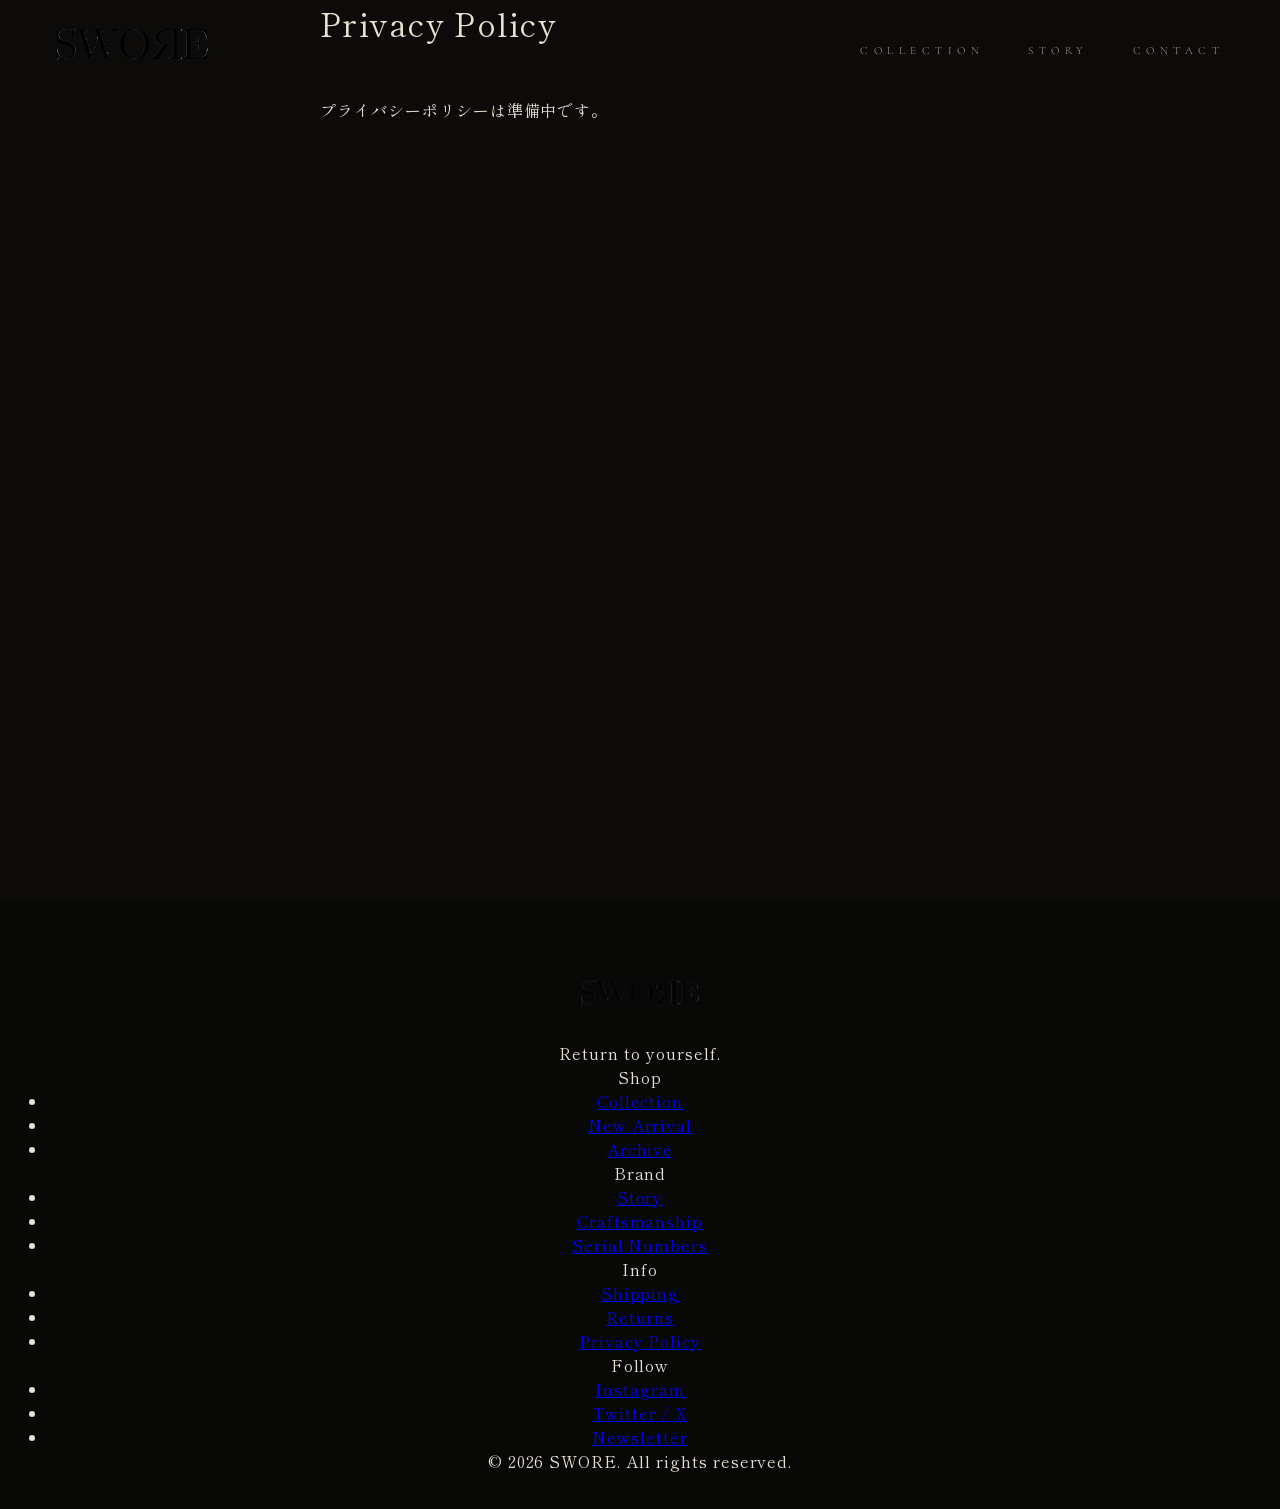
==== privacy.html @ d51d249f "Initial release: SWORE luxury sweat brand landing page Co-Authored-By: Claude Sonnet 4.6 <noreply@an" ====
<!DOCTYPE html>
<html lang="ja">
<head>
  <meta charset="UTF-8">
  <meta name="viewport" content="width=device-width, initial-scale=1.0">
  <title>Privacy Policy — SWORE</title>
  <link rel="preconnect" href="https://fonts.googleapis.com">
  <link rel="preconnect" href="https://fonts.gstatic.com" crossorigin>
  <link href="https://fonts.googleapis.com/css2?family=Cormorant+Garamond:ital,wght@0,300;0,400;0,600;1,300;1,400&family=Shippori+Mincho:wght@400;500&display=swap" rel="stylesheet">
  <link rel="stylesheet" href="assets/css/style.css">
  <style>
    .privacy-page {
      background: var(--light);
      color: var(--text-dark);
      min-height: 100svh;
      padding: calc(var(--nav-h) + 80px) 48px 120px;
    }
    .privacy-inner {
      max-width: 640px;
      margin: 0 auto;
    }
    .privacy-inner h1 {
      font-family: var(--font-serif);
      font-size: 2rem;
      font-weight: 300;
      letter-spacing: 0.04em;
      margin-bottom: 48px;
    }
    .privacy-inner p {
      font-family: var(--font-jp);
      font-size: 1rem;
      line-height: 2;
      color: var(--muted-light);
    }
  </style>
</head>
<body>

  <!-- Navigation -->
  <nav class="nav scrolled" id="nav">
    <a href="index.html" class="nav-logo">
      <img src="assets/images/logo.png" alt="SWORE" class="nav-logo-img logo-invert">
    </a>
    <ul class="nav-links">
      <li><a href="index.html#collection">Collection</a></li>
      <li><a href="index.html#story">Story</a></li>
      <li><a href="index.html#footer">Contact</a></li>
    </ul>
  </nav>

  <div class="privacy-page">
    <div class="privacy-inner">
      <h1>Privacy Policy</h1>
      <p>プライバシーポリシーは準備中です。</p>
    </div>
  </div>

  <!-- Footer -->
  <footer class="footer" id="footer">
    <div class="footer-top">
      <img src="assets/images/logo.png" alt="SWORE" class="footer-logo logo-invert">
      <p class="footer-tagline">Return to yourself.</p>
    </div>
    <div class="footer-grid">
      <div class="footer-col">
        <p class="footer-heading">Shop</p>
        <ul>
          <li><a href="index.html#collection">Collection</a></li>
          <li><a href="index.html#collection">New Arrival</a></li>
          <li><a href="#">Archive</a></li>
        </ul>
      </div>
      <div class="footer-col">
        <p class="footer-heading">Brand</p>
        <ul>
          <li><a href="index.html#story">Story</a></li>
          <li><a href="#">Craftsmanship</a></li>
          <li><a href="#">Serial Numbers</a></li>
        </ul>
      </div>
      <div class="footer-col">
        <p class="footer-heading">Info</p>
        <ul>
          <li><a href="#">Shipping</a></li>
          <li><a href="#">Returns</a></li>
          <li><a href="privacy.html">Privacy Policy</a></li>
        </ul>
      </div>
      <div class="footer-col">
        <p class="footer-heading">Follow</p>
        <ul>
          <li><a href="#">Instagram</a></li>
          <li><a href="#">Twitter / X</a></li>
          <li><a href="#">Newsletter</a></li>
        </ul>
      </div>
    </div>
    <div class="footer-bottom">
      <p>&copy; 2026 SWORE. All rights reserved.</p>
    </div>
  </footer>

  <script src="assets/js/main.js"></script>
</body>
</html>
---- assets/css/style.css ----
:root {
  --bg: #f5f2ed;
  --paper: #faf8f5;
  --ink: #0e0e0e;
  --ink-soft: #2a2a2a;
  --ink-mute: #888;
  --dark: #0c0b09;
  --gold: #b8a882;
}

* { margin:0; padding:0; box-sizing:border-box; }
html { scroll-behavior:smooth; }

body {
  background: var(--dark);
  color: #e8e0d0;
  font-family: 'Shippori Mincho', serif;
  font-weight: 300;
  letter-spacing: 0.06em;
  overflow-x: hidden;
}

/* ===== NAV ===== */
nav {
  position: fixed;
  top: 0; left: 0; right: 0;
  z-index: 300;
  padding: 28px 56px;
  display: flex;
  justify-content: space-between;
  align-items: center;
}
.nav-logo {
  opacity: 0;
  animation: navFade 1s ease 3.2s forwards;
}
.nav-logo img {
  height: 32px;
  filter: invert(1);
  opacity: .85;
}
.nav-links {
  list-style: none;
  display: flex;
  gap: 44px;
  opacity: 0;
  animation: navFade 1s ease 3.4s forwards;
}
.nav-links a {
  font-family: 'Cormorant Garamond', serif;
  font-size: 11px;
  letter-spacing: .5em;
  text-transform: uppercase;
  color: rgba(232,224,208,.7);
  text-decoration: none;
  transition: color .3s;
}
.nav-links a:hover { color: #e8e0d0; }
@keyframes navFade { to { opacity:1; } }

/* ===== HERO ===== */
.hero {
  height: 100vh;
  background: var(--dark);
  display: flex;
  flex-direction: column;
  align-items: center;
  justify-content: center;
  text-align: center;
  position: relative;
  overflow: hidden;
}

.hero::before {
  content: "";
  position: absolute; inset: 0;
  background:
    radial-gradient(ellipse 70% 60% at 50% 50%, rgba(184,168,130,.07), transparent 70%);
  animation: pulse 8s ease-in-out infinite alternate;
}
@keyframes pulse {
  from { opacity: .4; transform: scale(.95); }
  to   { opacity: 1;  transform: scale(1.05); }
}

.hero::after {
  content: "";
  position: absolute; inset: 0;
  background-image: url("data:image/svg+xml,%3Csvg viewBox='0 0 512 512' xmlns='http://www.w3.org/2000/svg'%3E%3Cfilter id='n'%3E%3CfeTurbulence type='fractalNoise' baseFrequency='0.75' numOctaves='4' stitchTiles='stitch'/%3E%3C/filter%3E%3Crect width='100%25' height='100%25' filter='url(%23n)' opacity='0.04'/%3E%3C/svg%3E");
  pointer-events: none;
}

.hero-logo-wrap {
  position: relative; z-index: 2;
  margin-bottom: 72px;
}

.hero-logo {
  width: min(340px, 62vw);
  filter: invert(1);
  mix-blend-mode: screen;
  opacity: 0;
  transform: scale(.88);
  animation: logoReveal 3s cubic-bezier(.16,1,.3,1) .3s forwards;
}
@keyframes logoReveal {
  0%   { opacity:0; transform: scale(.84) translateY(16px); filter: invert(1) blur(12px); }
  40%  { opacity:.6; filter: invert(1) blur(3px); }
  100% { opacity:1; transform: scale(1) translateY(0); filter: invert(1) blur(0); }
}

.hero-rule {
  width: 0;
  height: 1px;
  background: rgba(184,168,130,.4);
  margin: 0 auto 56px;
  animation: ruleDraw 1.4s ease 2.4s forwards;
}
@keyframes ruleDraw { to { width: min(260px, 50vw); } }

.hero-catch {
  position: relative; z-index: 2;
  opacity: 0;
  transform: translateY(20px);
  animation: fadeUp 1.4s ease 2.8s forwards;
}
.hero-catch-main {
  font-family: 'Shippori Mincho', serif;
  font-size: clamp(14px, 1.8vw, 18px);
  font-weight: 400;
  letter-spacing: .4em;
  line-height: 2;
  color: rgba(232,224,208,.9);
}
.hero-catch-sub {
  margin-top: 24px;
  font-family: 'Cormorant Garamond', serif;
  font-size: clamp(12px, 1.3vw, 14px);
  letter-spacing: .3em;
  color: rgba(232,224,208,.45);
  line-height: 1.8;
}

.scroll-cue {
  position: absolute;
  bottom: 40px; left: 50%;
  transform: translateX(-50%);
  display: flex; flex-direction: column; align-items: center; gap: 10px;
  z-index: 2;
  opacity: 0;
  animation: navFade 1s ease 3.6s forwards;
}
.scroll-cue span {
  font-family: 'Cormorant Garamond', serif;
  font-size: 9px;
  letter-spacing: .7em;
  color: rgba(232,224,208,.4);
}
.scroll-cue::after {
  content: "";
  display: block;
  width: 1px; height: 50px;
  background: rgba(232,224,208,.25);
  animation: lineGrow 2.4s ease-in-out infinite;
  transform-origin: top;
}
@keyframes lineGrow {
  0%,100%{ transform:scaleY(.2); opacity:.2; }
  50%    { transform:scaleY(1);   opacity:.6; }
}

@keyframes fadeUp {
  to { opacity:1; transform:translateY(0); }
}

/* ===== MAIN MESSAGE ===== */
.msg-sec {
  background: var(--paper);
  color: var(--ink);
  padding: 200px 0 180px;
  text-align: center;
}
.msg-inner {
  max-width: 760px;
  margin: 0 auto;
  padding: 0 48px;
}
.msg-title {
  font-family: 'Shippori Mincho', serif;
  font-size: clamp(26px, 4vw, 52px);
  font-weight: 600;
  letter-spacing: .2em;
  line-height: 1.7;
  margin-bottom: 80px;
  color: var(--ink);
}
.msg-body {
  font-size: 16px;
  line-height: 3;
  color: #444;
  letter-spacing: .12em;
}
.msg-body .em {
  font-size: 1.35em;
  font-weight: 600;
  color: var(--ink);
  letter-spacing: .18em;
}

/* ===== PHILOSOPHY ===== */
.phil-sec {
  background: var(--dark);
  color: #e8e0d0;
  padding: 220px 0;
  text-align: center;
  position: relative;
  overflow: hidden;
}
.phil-sec::before {
  content: "";
  position: absolute; inset: 0;
  background: radial-gradient(ellipse 80% 50% at 50% 50%, rgba(184,168,130,.06), transparent 70%);
}
.phil-inner {
  position: relative; z-index: 2;
  max-width: 800px;
  margin: 0 auto;
  padding: 0 48px;
}
.phil-label {
  font-family: 'Cormorant Garamond', serif;
  font-style: italic;
  font-size: 13px;
  letter-spacing: .45em;
  color: var(--gold);
  display: block;
  margin-bottom: 56px;
}
.phil-quote {
  font-size: clamp(24px, 3.8vw, 46px);
  font-weight: 500;
  letter-spacing: .18em;
  line-height: 1.7;
  margin-bottom: 72px;
}
.phil-body {
  font-size: 16px;
  line-height: 3;
  color: rgba(232,224,208,.75);
  letter-spacing: .12em;
}
.phil-body .em {
  font-size: 1.2em;
  font-weight: 500;
  color: #e8e0d0;
}

/* ===== CONCEPT ===== */
.concept-sec {
  background: var(--paper);
  color: var(--ink);
  padding: 180px 0;
  text-align: center;
}
.concept-inner {
  max-width: 900px;
  margin: 0 auto;
  padding: 0 48px;
}
.concept-labels {
  display: flex;
  justify-content: center;
  gap: 80px;
  margin-bottom: 120px;
  flex-wrap: wrap;
}
.concept-labels span {
  font-family: 'Cormorant Garamond', serif;
  font-size: clamp(20px, 3vw, 34px);
  letter-spacing: .5em;
  font-weight: 300;
}
.specs-title {
  font-size: clamp(20px, 3vw, 34px);
  font-weight: 600;
  letter-spacing: .25em;
  margin-bottom: 80px;
}
.specs-list {
  display: flex;
  flex-direction: column;
  gap: 0;
}
.spec-row {
  display: grid;
  grid-template-columns: 120px 1fr;
  gap: 40px;
  padding: 36px 0;
  text-align: left;
  background: transparent;
}
.spec-row + .spec-row {
  border-top: 1px solid rgba(0,0,0,.08);
}
.spec-row-label {
  font-family: 'Cormorant Garamond', serif;
  font-size: 11px;
  letter-spacing: .5em;
  text-transform: uppercase;
  color: #aaa;
  padding-top: 4px;
}
.spec-row-body {
  font-size: 15px;
  line-height: 2.4;
  color: #333;
}
.spec-row-body .em {
  font-size: 1.15em;
  font-weight: 600;
  color: var(--ink);
}

/* ===== PROOF ===== */
.proof-sec {
  background: var(--dark);
  color: #e8e0d0;
  padding: 200px 0;
  text-align: center;
  position: relative;
  overflow: hidden;
}
.proof-sec::before {
  content: "";
  position: absolute; inset: 0;
  background: radial-gradient(ellipse 60% 40% at 50% 50%, rgba(184,168,130,.07), transparent 70%);
}
.proof-inner {
  position: relative; z-index: 2;
  max-width: 720px;
  margin: 0 auto;
  padding: 0 48px;
}
.proof-title {
  font-family: 'Cormorant Garamond', serif;
  font-size: clamp(13px, 1.6vw, 16px);
  letter-spacing: .6em;
  text-transform: uppercase;
  color: var(--gold);
  display: block;
  margin-bottom: 60px;
}
.proof-big {
  font-size: clamp(26px, 4vw, 48px);
  font-weight: 500;
  letter-spacing: .2em;
  line-height: 1.8;
  margin-bottom: 52px;
}
.proof-body {
  font-size: 16px;
  line-height: 3;
  color: rgba(232,224,208,.7);
}
.proof-body .em {
  font-weight: 500;
  color: #e8e0d0;
  font-size: 1.15em;
}

/* ===== RELEASE ===== */
.release-sec {
  background: var(--paper);
  color: var(--ink);
  padding: 200px 0;
  text-align: center;
}
.release-inner {
  max-width: 700px;
  margin: 0 auto;
  padding: 0 48px;
}
.release-big {
  font-size: clamp(32px, 5vw, 64px);
  font-weight: 600;
  letter-spacing: .18em;
  line-height: 1.5;
  margin-bottom: 40px;
}
.release-sub {
  font-family: 'Cormorant Garamond', serif;
  font-size: clamp(14px, 1.8vw, 18px);
  letter-spacing: .4em;
  color: #999;
}
.release-link {
  display: inline-block;
  margin-top: 56px;
  font-family: 'Cormorant Garamond', serif;
  font-size: clamp(13px, 1.5vw, 16px);
  letter-spacing: .35em;
  color: var(--ink);
  text-decoration: none;
  border-bottom: 1px solid rgba(14,14,14,.3);
  padding-bottom: 4px;
  transition: border-color .3s, color .3s;
}
.release-link:hover {
  color: var(--ink-soft);
  border-color: var(--ink);
}

/* ===== COMPANY ===== */
.company-sec {
  background: var(--dark);
  color: #e8e0d0;
  padding: 180px 0;
}
.company-inner {
  max-width: 640px;
  margin: 0 auto;
  padding: 0 48px;
  text-align: center;
  display: flex;
  flex-direction: column;
  align-items: center;
}
.company-heading {
  font-family: 'Cormorant Garamond', serif;
  font-size: 13px;
  letter-spacing: .6em;
  text-transform: uppercase;
  color: var(--gold);
  display: block;
  margin-bottom: 72px;
}
.company-rows {
  width: 480px;
  max-width: 100%;
  margin-bottom: 80px;
  text-align: left;
}
.c-row {
  display: flex;
  gap: 40px;
  padding: 22px 0;
  font-size: 14px;
  line-height: 1.9;
}
.c-row + .c-row { border-top: 1px solid rgba(232,224,208,.1); }
.c-label {
  font-family: 'Cormorant Garamond', serif;
  font-size: 10px;
  letter-spacing: .45em;
  text-transform: uppercase;
  color: var(--gold);
  min-width: 80px;
  padding-top: 3px;
}
.c-val { color: rgba(232,224,208,.75); flex:1; }
.coop-label {
  font-family: 'Cormorant Garamond', serif;
  font-size: 11px;
  letter-spacing: .5em;
  text-transform: uppercase;
  color: var(--gold);
  display: block;
  margin-bottom: 28px;
}
.coop-names { font-size: 14px; line-height: 2.6; color: rgba(232,224,208,.65); }

/* ===== FOOTER ===== */
footer {
  background: #080807;
  color: #e8e0d0;
  padding: 80px 48px 36px;
  text-align: center;
}
.footer-logo {
  display: block;
  width: 120px;
  margin: 0 auto 36px;
  filter: invert(1);
  opacity: .7;
}
.footer-nav {
  list-style: none;
  display: flex;
  justify-content: center;
  gap: 36px;
  flex-wrap: wrap;
  margin-bottom: 40px;
}
.footer-nav a {
  font-family: 'Cormorant Garamond', serif;
  font-size: 10px;
  letter-spacing: .5em;
  text-transform: uppercase;
  color: rgba(232,224,208,.45);
  text-decoration: none;
  transition: color .3s;
}
.footer-nav a:hover { color: rgba(232,224,208,.8); }
.footer-policy {
  margin-bottom: 40px;
}
.footer-policy a {
  font-size: 11px;
  letter-spacing: .2em;
  color: rgba(232,224,208,.3);
  text-decoration: none;
}
.footer-copy {
  font-family: 'Cormorant Garamond', serif;
  font-size: 10px;
  letter-spacing: .35em;
  opacity: .3;
}

/* ===== REVEAL ===== */
.r {
  opacity: 0;
  transform: translateY(44px);
  transition: opacity 1.6s cubic-bezier(.16,1,.3,1), transform 1.6s cubic-bezier(.16,1,.3,1);
}
.r.on { opacity: 1; transform: translateY(0); }

/* ===== RESPONSIVE ===== */
@media(max-width:700px){
  nav { padding:20px 24px; }
  .nav-links { gap:20px; }
  .msg-inner,.phil-inner,.concept-inner,.proof-inner,.release-inner,.company-inner { padding:0 24px; }
  .msg-sec,.phil-sec,.concept-sec,.proof-sec,.release-sec,.company-sec { padding:120px 0; }
  .spec-row { grid-template-columns:1fr; gap:8px; }
  .concept-labels { gap:40px; }
}
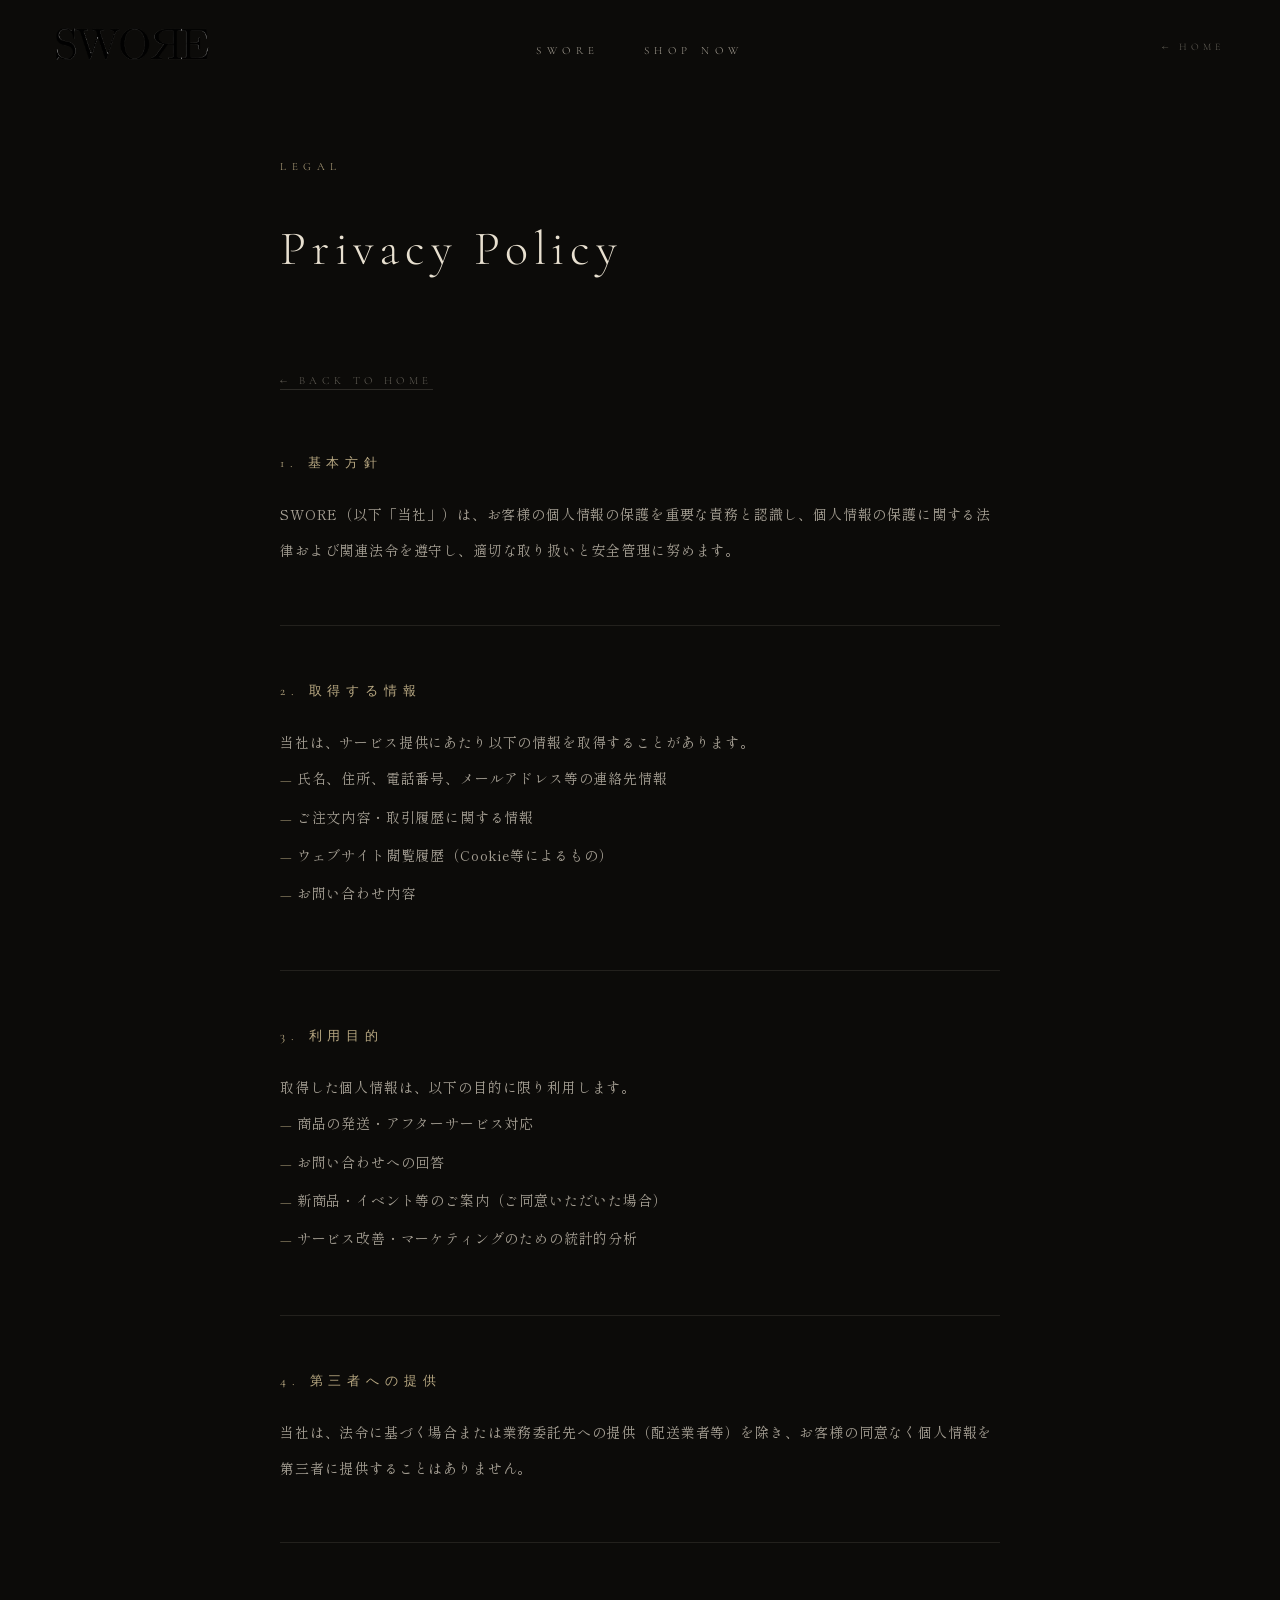
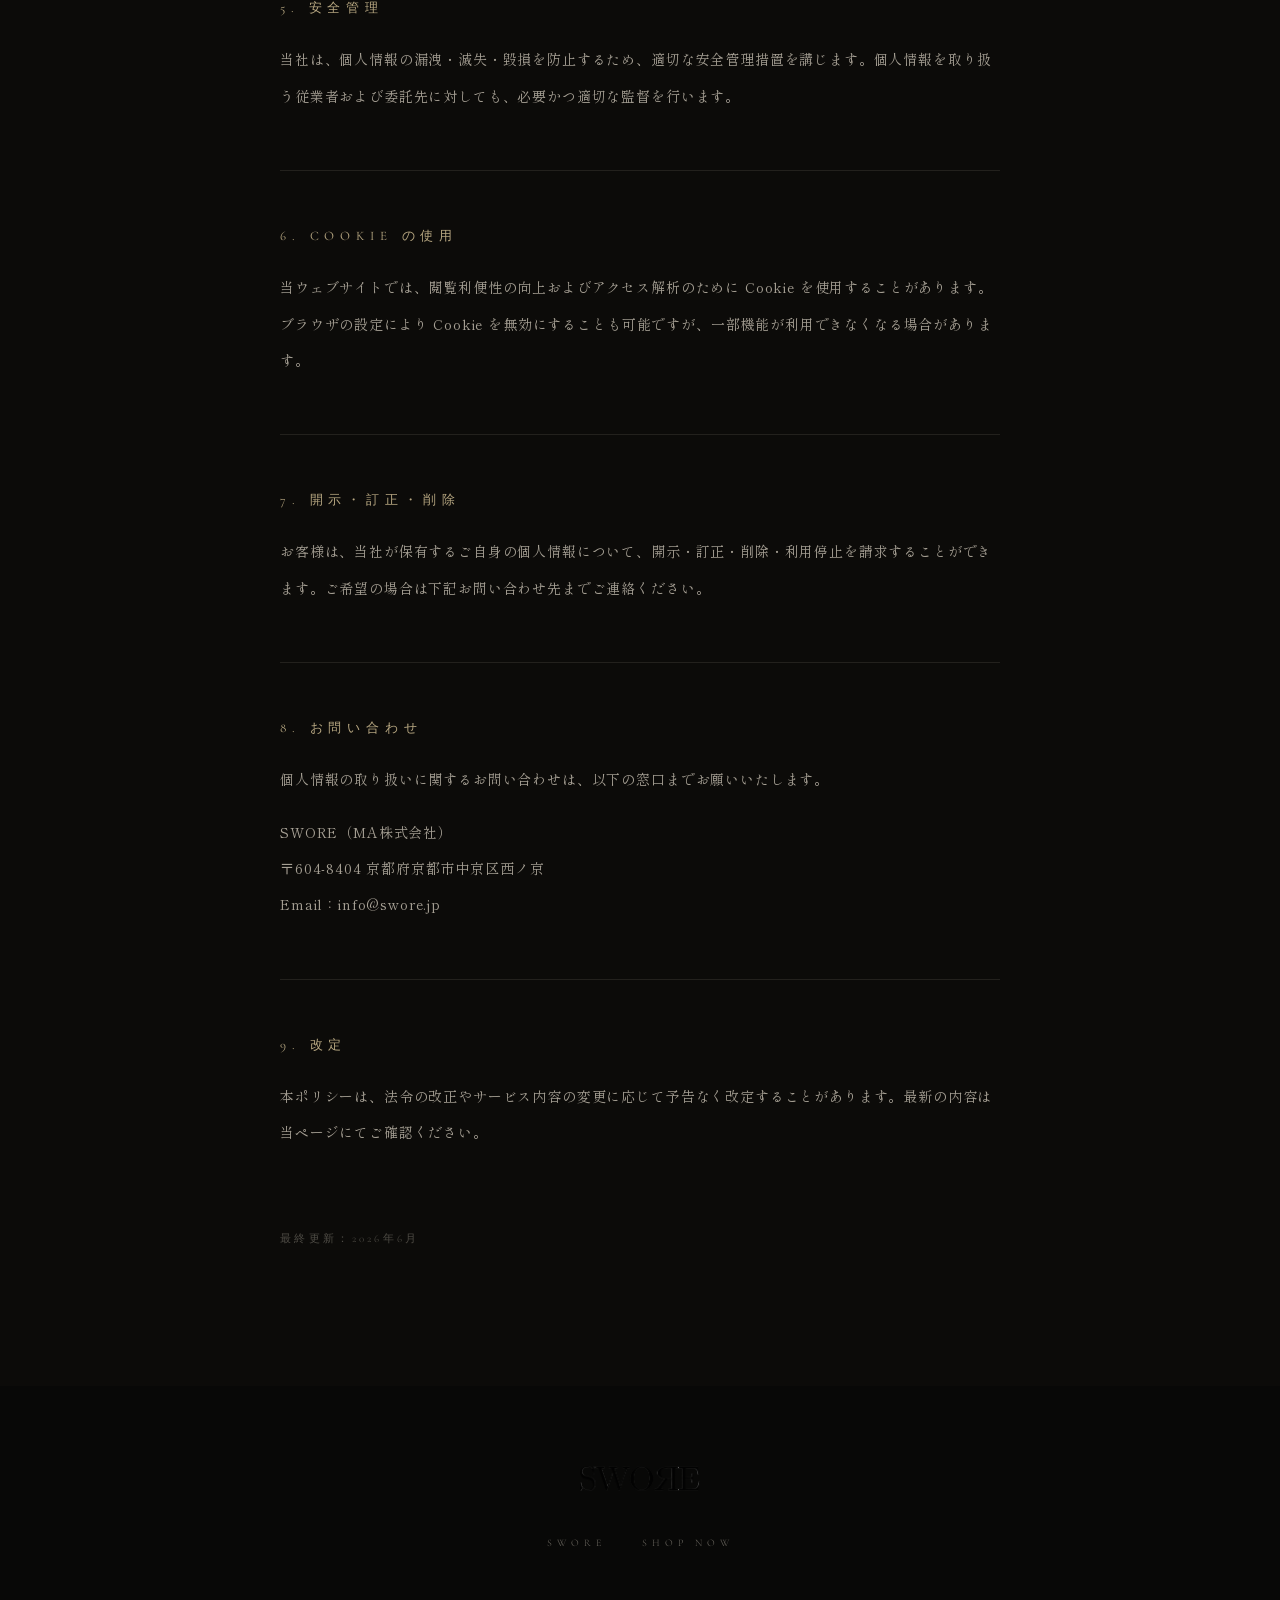
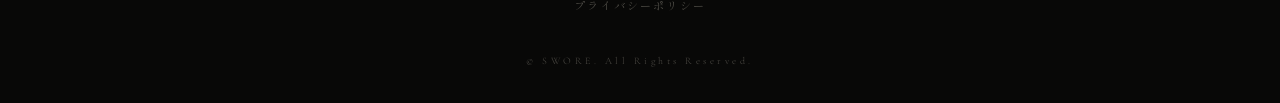
==== commit 9cbf59b5: "Update site: nav, design, content, and i18n - Remove home/greeting nav links; link 購入する to sworeoffi" ====
--- a/privacy.html
+++ b/privacy.html
@@ -1,105 +1,225 @@
 <!DOCTYPE html>
 <html lang="ja">
 <head>
-  <meta charset="UTF-8">
-  <meta name="viewport" content="width=device-width, initial-scale=1.0">
-  <title>Privacy Policy — SWORE</title>
-  <link rel="preconnect" href="https://fonts.googleapis.com">
-  <link rel="preconnect" href="https://fonts.gstatic.com" crossorigin>
-  <link href="https://fonts.googleapis.com/css2?family=Cormorant+Garamond:ital,wght@0,300;0,400;0,600;1,300;1,400&family=Shippori+Mincho:wght@400;500&display=swap" rel="stylesheet">
-  <link rel="stylesheet" href="assets/css/style.css">
-  <style>
-    .privacy-page {
-      background: var(--light);
-      color: var(--text-dark);
-      min-height: 100svh;
-      padding: calc(var(--nav-h) + 80px) 48px 120px;
-    }
-    .privacy-inner {
-      max-width: 640px;
-      margin: 0 auto;
-    }
-    .privacy-inner h1 {
-      font-family: var(--font-serif);
-      font-size: 2rem;
-      font-weight: 300;
-      letter-spacing: 0.04em;
-      margin-bottom: 48px;
-    }
-    .privacy-inner p {
-      font-family: var(--font-jp);
-      font-size: 1rem;
-      line-height: 2;
-      color: var(--muted-light);
-    }
-  </style>
+<meta charset="UTF-8">
+<meta name="viewport" content="width=device-width, initial-scale=1.0">
+<title>Privacy Policy — SWORE</title>
+<link rel="preconnect" href="https://fonts.googleapis.com">
+<link rel="preconnect" href="https://fonts.gstatic.com" crossorigin>
+<link href="https://fonts.googleapis.com/css2?family=Cormorant+Garamond:ital,wght@0,300;0,400;0,500;1,300;1,400&family=Shippori+Mincho:wght@300;400;500;600&display=swap" rel="stylesheet">
+<link rel="stylesheet" href="assets/css/style.css">
+<style>
+  .pp-wrap {
+    background: var(--dark);
+    color: #e8e0d0;
+    min-height: 100vh;
+    padding: 160px 48px 140px;
+  }
+  .pp-inner {
+    max-width: 720px;
+    margin: 0 auto;
+  }
+  .pp-label {
+    font-family: 'Cormorant Garamond', serif;
+    font-size: 11px;
+    letter-spacing: .5em;
+    text-transform: uppercase;
+    color: var(--gold);
+    display: block;
+    margin-bottom: 40px;
+  }
+  .pp-title {
+    font-family: 'Cormorant Garamond', serif;
+    font-size: clamp(28px, 4vw, 48px);
+    font-weight: 300;
+    letter-spacing: .12em;
+    line-height: 1.5;
+    margin-bottom: 80px;
+    color: #e8e0d0;
+  }
+  .pp-rule {
+    width: 100%;
+    height: 1px;
+    background: rgba(232,224,208,.1);
+    border: none;
+    margin: 56px 0;
+  }
+  .pp-section {
+    margin-bottom: 56px;
+  }
+  .pp-section h2 {
+    font-family: 'Cormorant Garamond', serif;
+    font-size: 13px;
+    font-weight: 400;
+    letter-spacing: .45em;
+    text-transform: uppercase;
+    color: var(--gold);
+    margin-bottom: 24px;
+  }
+  .pp-section p,
+  .pp-section li {
+    font-family: 'Shippori Mincho', serif;
+    font-size: 14px;
+    line-height: 2.6;
+    color: rgba(232,224,208,.7);
+    letter-spacing: .06em;
+  }
+  .pp-section ul {
+    list-style: none;
+    padding: 0;
+  }
+  .pp-section ul li::before {
+    content: "— ";
+    color: var(--gold);
+    font-family: 'Cormorant Garamond', serif;
+  }
+  .pp-updated {
+    font-family: 'Cormorant Garamond', serif;
+    font-size: 11px;
+    letter-spacing: .3em;
+    color: rgba(232,224,208,.3);
+    margin-top: 80px;
+    display: block;
+  }
+  .pp-back {
+    display: inline-block;
+    margin-bottom: 64px;
+    font-family: 'Cormorant Garamond', serif;
+    font-size: 11px;
+    letter-spacing: .4em;
+    text-transform: uppercase;
+    color: rgba(232,224,208,.4);
+    text-decoration: none;
+    border-bottom: 1px solid rgba(232,224,208,.15);
+    padding-bottom: 2px;
+    transition: color .3s, border-color .3s;
+  }
+  .pp-back:hover {
+    color: rgba(232,224,208,.8);
+    border-color: rgba(232,224,208,.5);
+  }
+  @media (max-width: 700px) {
+    .pp-wrap { padding: 140px 24px 100px; }
+  }
+</style>
 </head>
 <body>
 
-  <!-- Navigation -->
-  <nav class="nav scrolled" id="nav">
-    <a href="index.html" class="nav-logo">
-      <img src="assets/images/logo.png" alt="SWORE" class="nav-logo-img logo-invert">
-    </a>
-    <ul class="nav-links">
-      <li><a href="index.html#collection">Collection</a></li>
-      <li><a href="index.html#story">Story</a></li>
-      <li><a href="index.html#footer">Contact</a></li>
-    </ul>
-  </nav>
-
-  <div class="privacy-page">
-    <div class="privacy-inner">
-      <h1>Privacy Policy</h1>
-      <p>プライバシーポリシーは準備中です。</p>
-    </div>
+<!-- NAV -->
+<nav class="scrolled" style="border-bottom-color: rgba(232,224,208,.08);">
+  <div class="nav-logo" style="opacity:1;">
+    <img src="assets/images/logo.png" alt="SWORE">
   </div>
-
-  <!-- Footer -->
-  <footer class="footer" id="footer">
-    <div class="footer-top">
-      <img src="assets/images/logo.png" alt="SWORE" class="footer-logo logo-invert">
-      <p class="footer-tagline">Return to yourself.</p>
-    </div>
-    <div class="footer-grid">
-      <div class="footer-col">
-        <p class="footer-heading">Shop</p>
-        <ul>
-          <li><a href="index.html#collection">Collection</a></li>
-          <li><a href="index.html#collection">New Arrival</a></li>
-          <li><a href="#">Archive</a></li>
-        </ul>
-      </div>
-      <div class="footer-col">
-        <p class="footer-heading">Brand</p>
-        <ul>
-          <li><a href="index.html#story">Story</a></li>
-          <li><a href="#">Craftsmanship</a></li>
-          <li><a href="#">Serial Numbers</a></li>
-        </ul>
-      </div>
-      <div class="footer-col">
-        <p class="footer-heading">Info</p>
-        <ul>
-          <li><a href="#">Shipping</a></li>
-          <li><a href="#">Returns</a></li>
-          <li><a href="privacy.html">Privacy Policy</a></li>
-        </ul>
-      </div>
-      <div class="footer-col">
-        <p class="footer-heading">Follow</p>
-        <ul>
-          <li><a href="#">Instagram</a></li>
-          <li><a href="#">Twitter / X</a></li>
-          <li><a href="#">Newsletter</a></li>
-        </ul>
-      </div>
-    </div>
-    <div class="footer-bottom">
-      <p>&copy; 2026 SWORE. All rights reserved.</p>
-    </div>
-  </footer>
-
-  <script src="assets/js/main.js"></script>
+  <ul class="nav-links" style="opacity:1;">
+    <li><a href="index.html#swore">SWORE</a></li>
+    <li><a href="https://sworeofficial.com" target="_blank" rel="noopener noreferrer">Shop Now</a></li>
+  </ul>
+  <div class="lang-switch" style="opacity:1; flex:1; display:flex; justify-content:flex-end;">
+    <a href="index.html" style="font-family:'Cormorant Garamond',serif; font-size:10px; letter-spacing:.4em; color:rgba(232,224,208,.4); text-decoration:none; text-transform:uppercase; transition:color .3s;" onmouseover="this.style.color='rgba(232,224,208,.8)'" onmouseout="this.style.color='rgba(232,224,208,.4)'">← Home</a>
+  </div>
+</nav>
+
+<div class="pp-wrap">
+  <div class="pp-inner">
+
+    <span class="pp-label">Legal</span>
+    <h1 class="pp-title">Privacy Policy</h1>
+
+    <a class="pp-back" href="index.html">← Back to Home</a>
+
+    <div class="pp-section">
+      <h2>1. 基本方針</h2>
+      <p>SWORE（以下「当社」）は、お客様の個人情報の保護を重要な責務と認識し、個人情報の保護に関する法律および関連法令を遵守し、適切な取り扱いと安全管理に努めます。</p>
+    </div>
+
+    <hr class="pp-rule">
+
+    <div class="pp-section">
+      <h2>2. 取得する情報</h2>
+      <p>当社は、サービス提供にあたり以下の情報を取得することがあります。</p>
+      <ul>
+        <li>氏名、住所、電話番号、メールアドレス等の連絡先情報</li>
+        <li>ご注文内容・取引履歴に関する情報</li>
+        <li>ウェブサイト閲覧履歴（Cookie等によるもの）</li>
+        <li>お問い合わせ内容</li>
+      </ul>
+    </div>
+
+    <hr class="pp-rule">
+
+    <div class="pp-section">
+      <h2>3. 利用目的</h2>
+      <p>取得した個人情報は、以下の目的に限り利用します。</p>
+      <ul>
+        <li>商品の発送・アフターサービス対応</li>
+        <li>お問い合わせへの回答</li>
+        <li>新商品・イベント等のご案内（ご同意いただいた場合）</li>
+        <li>サービス改善・マーケティングのための統計的分析</li>
+      </ul>
+    </div>
+
+    <hr class="pp-rule">
+
+    <div class="pp-section">
+      <h2>4. 第三者への提供</h2>
+      <p>当社は、法令に基づく場合または業務委託先への提供（配送業者等）を除き、お客様の同意なく個人情報を第三者に提供することはありません。</p>
+    </div>
+
+    <hr class="pp-rule">
+
+    <div class="pp-section">
+      <h2>5. 安全管理</h2>
+      <p>当社は、個人情報の漏洩・滅失・毀損を防止するため、適切な安全管理措置を講じます。個人情報を取り扱う従業者および委託先に対しても、必要かつ適切な監督を行います。</p>
+    </div>
+
+    <hr class="pp-rule">
+
+    <div class="pp-section">
+      <h2>6. Cookie の使用</h2>
+      <p>当ウェブサイトでは、閲覧利便性の向上およびアクセス解析のために Cookie を使用することがあります。ブラウザの設定により Cookie を無効にすることも可能ですが、一部機能が利用できなくなる場合があります。</p>
+    </div>
+
+    <hr class="pp-rule">
+
+    <div class="pp-section">
+      <h2>7. 開示・訂正・削除</h2>
+      <p>お客様は、当社が保有するご自身の個人情報について、開示・訂正・削除・利用停止を請求することができます。ご希望の場合は下記お問い合わせ先までご連絡ください。</p>
+    </div>
+
+    <hr class="pp-rule">
+
+    <div class="pp-section">
+      <h2>8. お問い合わせ</h2>
+      <p>個人情報の取り扱いに関するお問い合わせは、以下の窓口までお願いいたします。</p>
+      <p style="margin-top:16px;">
+        SWORE（MA株式会社）<br>
+        〒604-8404 京都府京都市中京区西ノ京<br>
+        Email：info@swore.jp
+      </p>
+    </div>
+
+    <hr class="pp-rule">
+
+    <div class="pp-section">
+      <h2>9. 改定</h2>
+      <p>本ポリシーは、法令の改正やサービス内容の変更に応じて予告なく改定することがあります。最新の内容は当ページにてご確認ください。</p>
+    </div>
+
+    <span class="pp-updated">最終更新：2026年6月</span>
+
+  </div>
+</div>
+
+<!-- FOOTER -->
+<footer>
+  <img class="footer-logo" src="assets/images/logo.png" alt="SWORE">
+  <ul class="footer-nav">
+    <li><a href="index.html#swore">SWORE</a></li>
+    <li><a href="https://sworeofficial.com" target="_blank" rel="noopener noreferrer">Shop Now</a></li>
+  </ul>
+  <div class="footer-policy"><a href="privacy.html">プライバシーポリシー</a></div>
+  <p class="footer-copy">© SWORE. All Rights Reserved.</p>
+</footer>
+
 </body>
 </html>
--- a/assets/css/style.css
+++ b/assets/css/style.css
@@ -31,6 +31,7 @@
   align-items: center;
 }
 .nav-logo {
+  flex: 1;
   opacity: 0;
   animation: navFade 1s ease 3.2s forwards;
 }
@@ -57,6 +58,35 @@
 }
 .nav-links a:hover { color: #e8e0d0; }
 @keyframes navFade { to { opacity:1; } }
+
+/* ===== LANG SWITCH ===== */
+.lang-switch {
+  flex: 1;
+  display: flex;
+  align-items: center;
+  justify-content: flex-end;
+  gap: 8px;
+  opacity: 0;
+  animation: navFade 1s ease 3.4s forwards;
+}
+.lang-btn {
+  font-family: 'Cormorant Garamond', serif;
+  font-size: 10px;
+  letter-spacing: .4em;
+  background: none;
+  border: none;
+  color: rgba(232,224,208,.35);
+  cursor: pointer;
+  padding: 0;
+  transition: color .3s;
+}
+.lang-btn.active { color: rgba(232,224,208,.85); }
+.lang-btn:hover  { color: rgba(232,224,208,.7); }
+.lang-sep {
+  font-family: 'Cormorant Garamond', serif;
+  font-size: 10px;
+  color: rgba(232,224,208,.2);
+}
 
 /* ===== HERO ===== */
 .hero {
@@ -175,8 +205,8 @@
 
 /* ===== MAIN MESSAGE ===== */
 .msg-sec {
-  background: var(--paper);
-  color: var(--ink);
+  background: var(--dark);
+  color: #e8e0d0;
   padding: 200px 0 180px;
   text-align: center;
 }
@@ -192,18 +222,18 @@
   letter-spacing: .2em;
   line-height: 1.7;
   margin-bottom: 80px;
-  color: var(--ink);
+  color: #e8e0d0;
 }
 .msg-body {
   font-size: 16px;
   line-height: 3;
-  color: #444;
+  color: rgba(232,224,208,.7);
   letter-spacing: .12em;
 }
 .msg-body .em {
   font-size: 1.35em;
   font-weight: 600;
-  color: var(--ink);
+  color: #e8e0d0;
   letter-spacing: .18em;
 }
 
@@ -257,8 +287,8 @@
 
 /* ===== CONCEPT ===== */
 .concept-sec {
-  background: var(--paper);
-  color: var(--ink);
+  background: var(--dark);
+  color: #e8e0d0;
   padding: 180px 0;
   text-align: center;
 }
@@ -270,9 +300,10 @@
 .concept-labels {
   display: flex;
   justify-content: center;
+  align-items: center;
   gap: 80px;
   margin-bottom: 120px;
-  flex-wrap: wrap;
+  flex-wrap: nowrap;
 }
 .concept-labels span {
   font-family: 'Cormorant Garamond', serif;
@@ -285,6 +316,7 @@
   font-weight: 600;
   letter-spacing: .25em;
   margin-bottom: 80px;
+  color: #e8e0d0;
 }
 .specs-list {
   display: flex;
@@ -298,9 +330,10 @@
   padding: 36px 0;
   text-align: left;
   background: transparent;
+  align-items: center;
 }
 .spec-row + .spec-row {
-  border-top: 1px solid rgba(0,0,0,.08);
+  border-top: 1px solid rgba(232,224,208,.1);
 }
 .spec-row-label {
   font-family: 'Cormorant Garamond', serif;
@@ -308,17 +341,16 @@
   letter-spacing: .5em;
   text-transform: uppercase;
   color: #aaa;
-  padding-top: 4px;
 }
 .spec-row-body {
   font-size: 15px;
   line-height: 2.4;
-  color: #333;
+  color: rgba(232,224,208,.75);
 }
 .spec-row-body .em {
   font-size: 1.15em;
   font-weight: 600;
-  color: var(--ink);
+  color: #e8e0d0;
 }
 
 /* ===== PROOF ===== */
@@ -370,8 +402,8 @@
 
 /* ===== RELEASE ===== */
 .release-sec {
-  background: var(--paper);
-  color: var(--ink);
+  background: var(--dark);
+  color: #e8e0d0;
   padding: 200px 0;
   text-align: center;
 }
@@ -386,12 +418,13 @@
   letter-spacing: .18em;
   line-height: 1.5;
   margin-bottom: 40px;
+  color: #e8e0d0;
 }
 .release-sub {
   font-family: 'Cormorant Garamond', serif;
   font-size: clamp(14px, 1.8vw, 18px);
   letter-spacing: .4em;
-  color: #999;
+  color: rgba(232,224,208,.5);
 }
 .release-link {
   display: inline-block;
@@ -399,15 +432,15 @@
   font-family: 'Cormorant Garamond', serif;
   font-size: clamp(13px, 1.5vw, 16px);
   letter-spacing: .35em;
-  color: var(--ink);
+  color: var(--gold);
   text-decoration: none;
-  border-bottom: 1px solid rgba(14,14,14,.3);
+  border-bottom: 1px solid rgba(184,168,130,.4);
   padding-bottom: 4px;
   transition: border-color .3s, color .3s;
 }
 .release-link:hover {
-  color: var(--ink-soft);
-  border-color: var(--ink);
+  color: #e8e0d0;
+  border-color: rgba(232,224,208,.6);
 }
 
 /* ===== COMPANY ===== */
@@ -435,19 +468,24 @@
   margin-bottom: 72px;
 }
 .company-rows {
-  width: 480px;
-  max-width: 100%;
+  width: 100%;
+  max-width: 720px;
   margin-bottom: 80px;
-  text-align: left;
+  display: flex;
+  flex-direction: row;
+  justify-content: center;
+  gap: 64px;
+  flex-wrap: wrap;
 }
 .c-row {
   display: flex;
-  gap: 40px;
-  padding: 22px 0;
+  flex-direction: column;
+  align-items: center;
+  gap: 12px;
   font-size: 14px;
   line-height: 1.9;
-}
-.c-row + .c-row { border-top: 1px solid rgba(232,224,208,.1); }
+  text-align: center;
+}
 .c-label {
   font-family: 'Cormorant Garamond', serif;
   font-size: 10px;
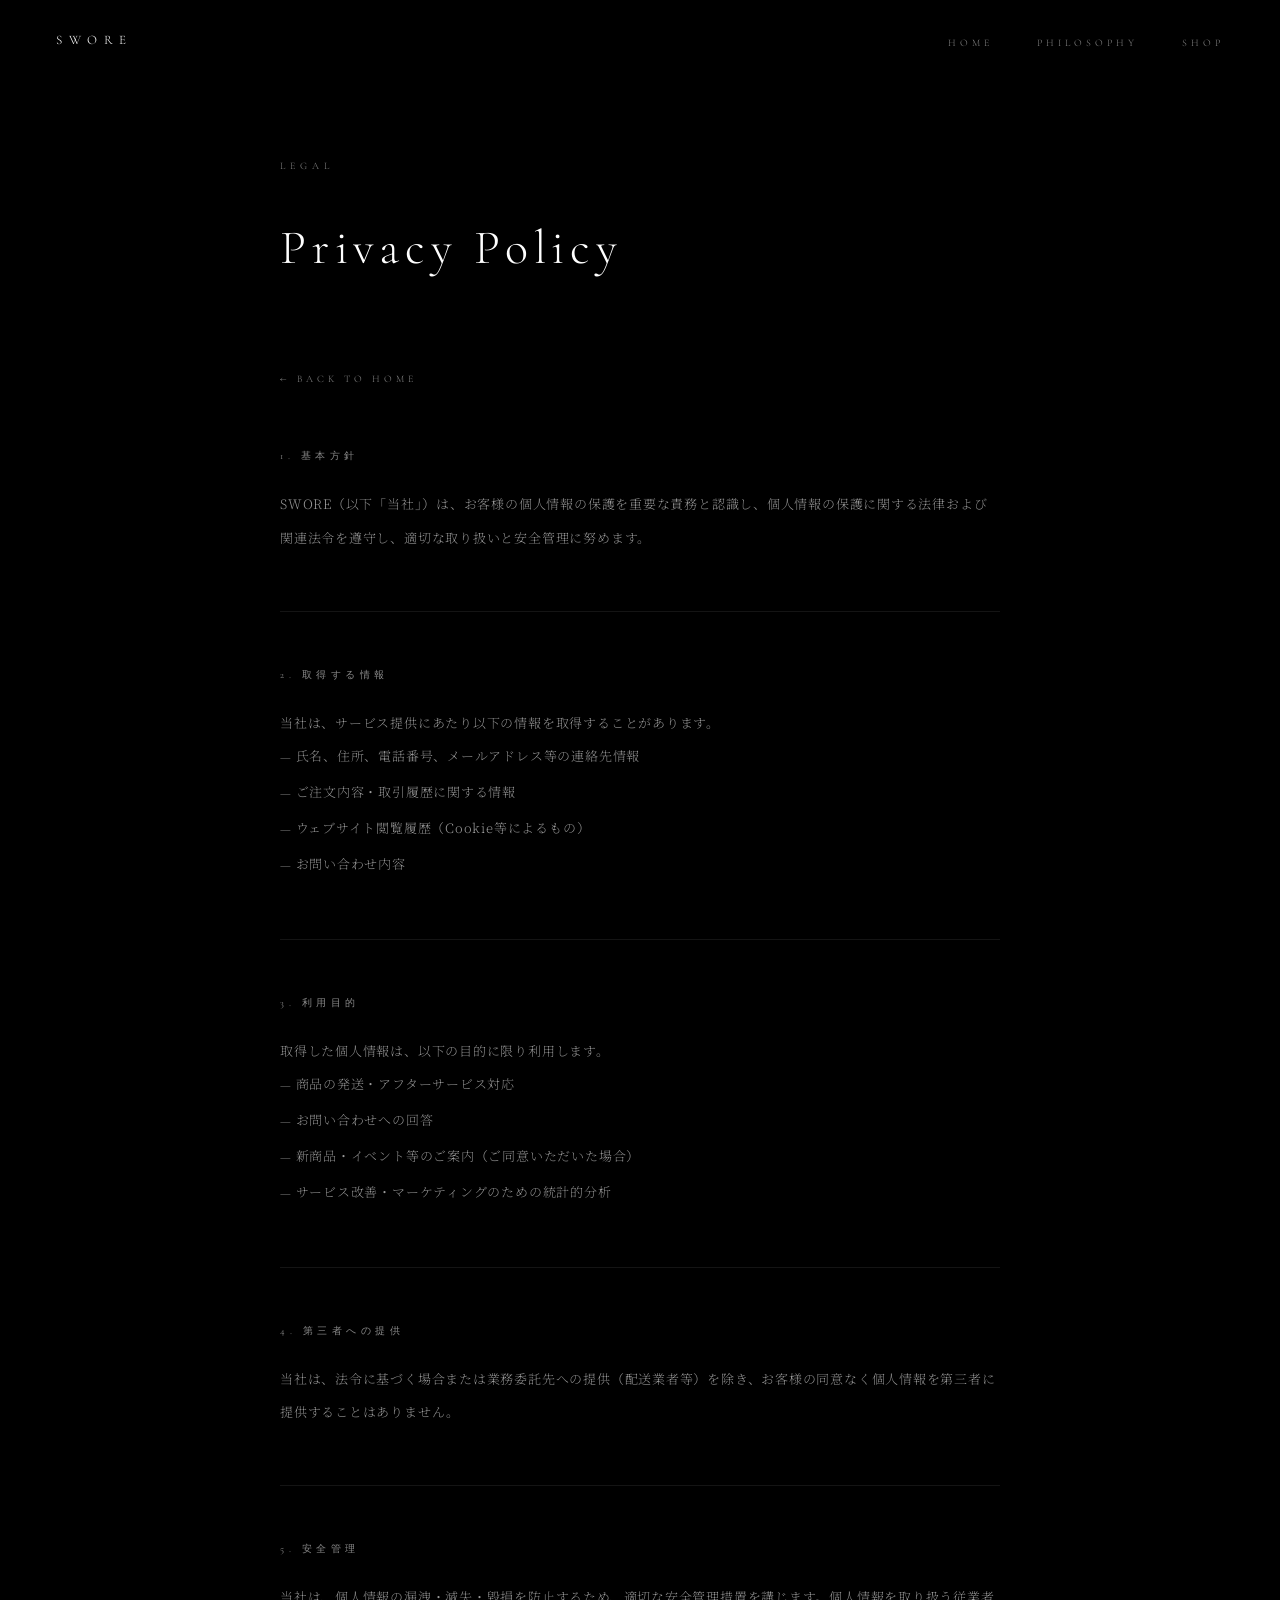
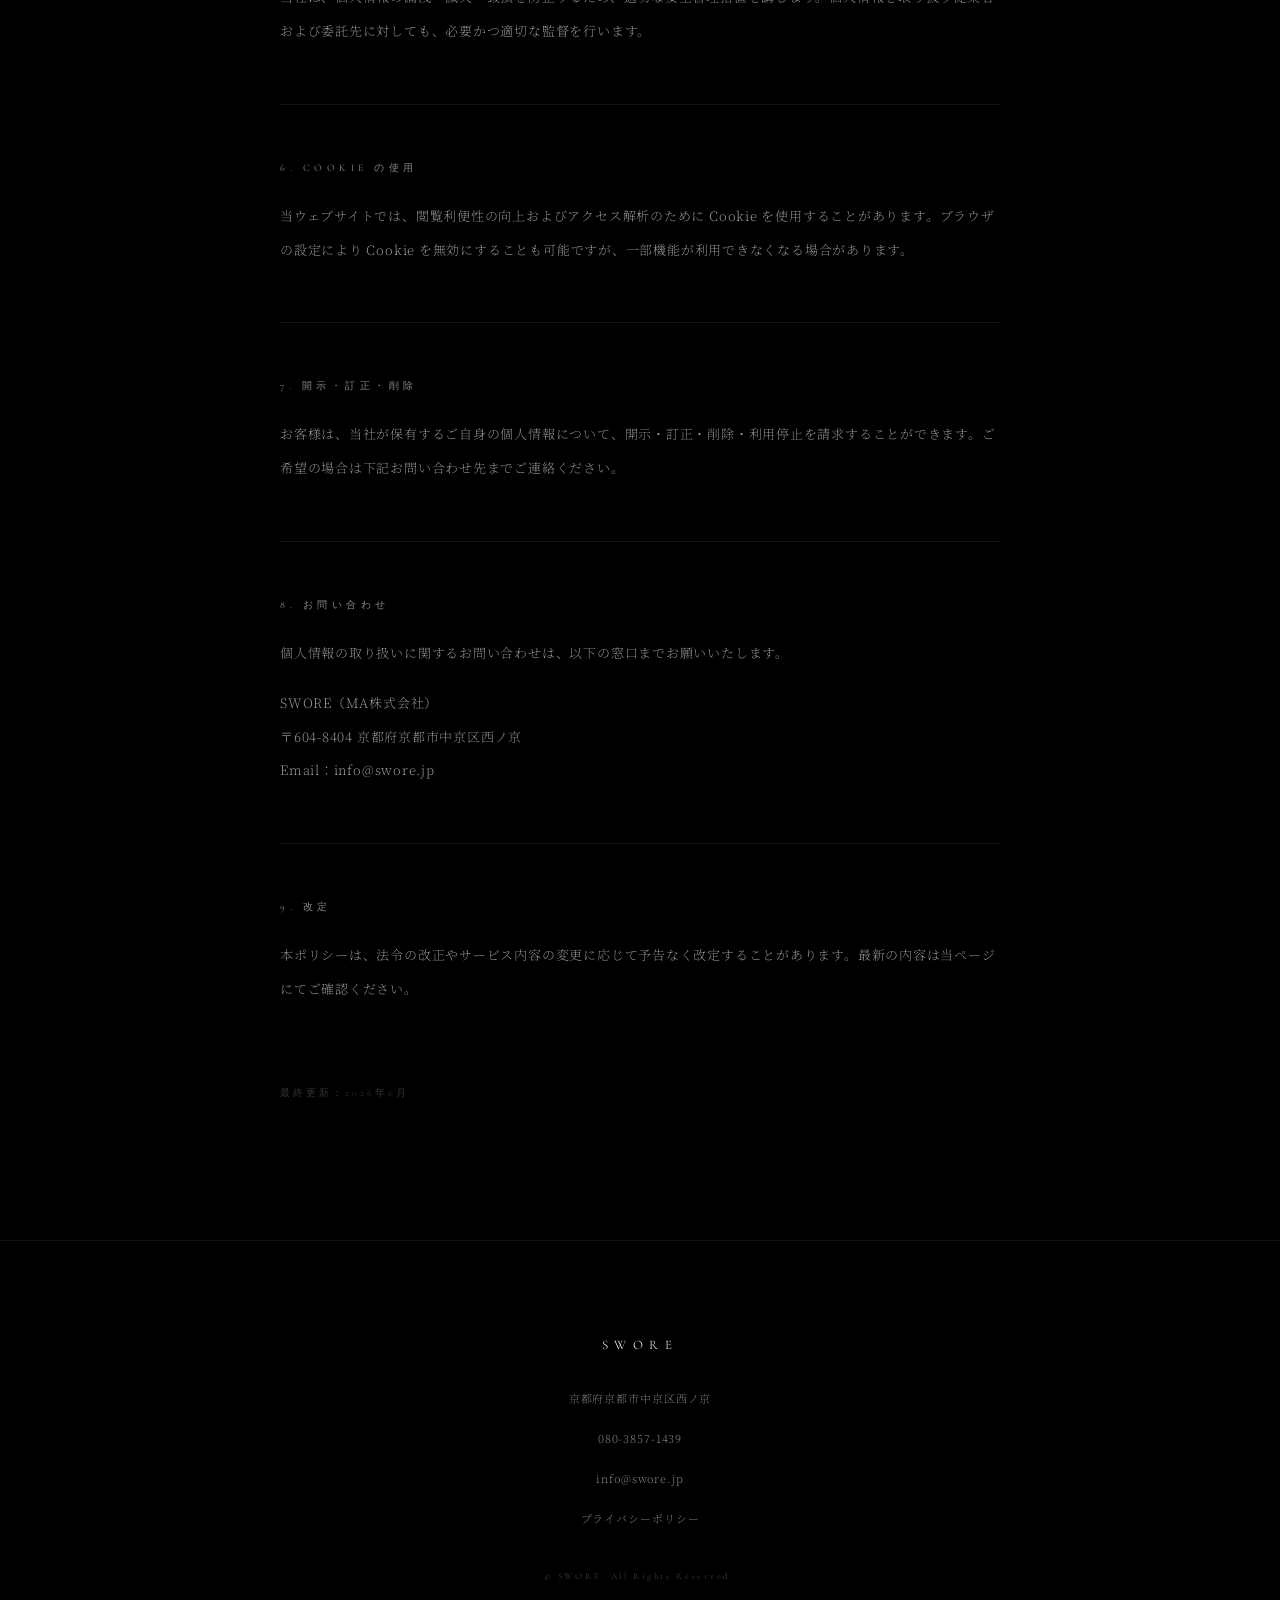
==== commit 10ffb0d0: "privacy.htmlを新デザインに統一・ロゴ画像を削除 Co-Authored-By: Claude Sonnet 4.6 <noreply@anthropic.com>" ====
--- a/privacy.html
+++ b/privacy.html
@@ -6,12 +6,10 @@
 <title>Privacy Policy — SWORE</title>
 <link rel="preconnect" href="https://fonts.googleapis.com">
 <link rel="preconnect" href="https://fonts.gstatic.com" crossorigin>
-<link href="https://fonts.googleapis.com/css2?family=Cormorant+Garamond:ital,wght@0,300;0,400;0,500;1,300;1,400&family=Shippori+Mincho:wght@300;400;500;600&display=swap" rel="stylesheet">
+<link href="https://fonts.googleapis.com/css2?family=Cormorant+Garamond:wght@300;400&family=Noto+Serif+JP:wght@200;300&display=swap" rel="stylesheet">
 <link rel="stylesheet" href="assets/css/style.css">
 <style>
   .pp-wrap {
-    background: var(--dark);
-    color: #e8e0d0;
     min-height: 100vh;
     padding: 160px 48px 140px;
   }
@@ -21,10 +19,10 @@
   }
   .pp-label {
     font-family: 'Cormorant Garamond', serif;
-    font-size: 11px;
+    font-size: 10px;
     letter-spacing: .5em;
     text-transform: uppercase;
-    color: var(--gold);
+    color: #888;
     display: block;
     margin-bottom: 40px;
   }
@@ -35,12 +33,12 @@
     letter-spacing: .12em;
     line-height: 1.5;
     margin-bottom: 80px;
-    color: #e8e0d0;
+    color: #fff;
   }
   .pp-rule {
     width: 100%;
     height: 1px;
-    background: rgba(232,224,208,.1);
+    background: rgba(255,255,255,.08);
     border: none;
     margin: 56px 0;
   }
@@ -49,19 +47,20 @@
   }
   .pp-section h2 {
     font-family: 'Cormorant Garamond', serif;
-    font-size: 13px;
+    font-size: 10px;
     font-weight: 400;
     letter-spacing: .45em;
     text-transform: uppercase;
-    color: var(--gold);
+    color: #888;
     margin-bottom: 24px;
   }
   .pp-section p,
   .pp-section li {
-    font-family: 'Shippori Mincho', serif;
-    font-size: 14px;
+    font-family: 'Noto Serif JP', serif;
+    font-size: 13px;
+    font-weight: 200;
     line-height: 2.6;
-    color: rgba(232,224,208,.7);
+    color: rgba(255,255,255,.6);
     letter-spacing: .06em;
   }
   .pp-section ul {
@@ -70,14 +69,14 @@
   }
   .pp-section ul li::before {
     content: "— ";
-    color: var(--gold);
+    color: #888;
     font-family: 'Cormorant Garamond', serif;
   }
   .pp-updated {
     font-family: 'Cormorant Garamond', serif;
-    font-size: 11px;
+    font-size: 10px;
     letter-spacing: .3em;
-    color: rgba(232,224,208,.3);
+    color: rgba(255,255,255,.2);
     margin-top: 80px;
     display: block;
   }
@@ -85,38 +84,29 @@
     display: inline-block;
     margin-bottom: 64px;
     font-family: 'Cormorant Garamond', serif;
-    font-size: 11px;
+    font-size: 10px;
     letter-spacing: .4em;
     text-transform: uppercase;
-    color: rgba(232,224,208,.4);
+    color: #888;
     text-decoration: none;
-    border-bottom: 1px solid rgba(232,224,208,.15);
-    padding-bottom: 2px;
-    transition: color .3s, border-color .3s;
-  }
-  .pp-back:hover {
-    color: rgba(232,224,208,.8);
-    border-color: rgba(232,224,208,.5);
-  }
-  @media (max-width: 700px) {
-    .pp-wrap { padding: 140px 24px 100px; }
+    transition: color .4s;
+  }
+  .pp-back:hover { color: #fff; }
+  @media (max-width: 768px) {
+    .pp-wrap { padding: 120px 24px 100px; }
   }
 </style>
 </head>
 <body>
 
 <!-- NAV -->
-<nav class="scrolled" style="border-bottom-color: rgba(232,224,208,.08);">
-  <div class="nav-logo" style="opacity:1;">
-    <img src="assets/images/logo.png" alt="SWORE">
-  </div>
-  <ul class="nav-links" style="opacity:1;">
-    <li><a href="index.html#swore">SWORE</a></li>
-    <li><a href="https://sworeofficial.com" target="_blank" rel="noopener noreferrer">Shop Now</a></li>
+<nav>
+  <a class="nav-logo" href="index.html">SWORE</a>
+  <ul class="nav-links">
+    <li><a href="index.html">HOME</a></li>
+    <li><a href="index.html#philosophy">PHILOSOPHY</a></li>
+    <li><a href="https://sworeofficial.com" target="_blank" rel="noopener noreferrer">SHOP</a></li>
   </ul>
-  <div class="lang-switch" style="opacity:1; flex:1; display:flex; justify-content:flex-end;">
-    <a href="index.html" style="font-family:'Cormorant Garamond',serif; font-size:10px; letter-spacing:.4em; color:rgba(232,224,208,.4); text-decoration:none; text-transform:uppercase; transition:color .3s;" onmouseover="this.style.color='rgba(232,224,208,.8)'" onmouseout="this.style.color='rgba(232,224,208,.4)'">← Home</a>
-  </div>
 </nav>
 
 <div class="pp-wrap">
@@ -212,13 +202,14 @@
 
 <!-- FOOTER -->
 <footer>
-  <img class="footer-logo" src="assets/images/logo.png" alt="SWORE">
-  <ul class="footer-nav">
-    <li><a href="index.html#swore">SWORE</a></li>
-    <li><a href="https://sworeofficial.com" target="_blank" rel="noopener noreferrer">Shop Now</a></li>
-  </ul>
-  <div class="footer-policy"><a href="privacy.html">プライバシーポリシー</a></div>
-  <p class="footer-copy">© SWORE. All Rights Reserved.</p>
+  <div class="footer-inner">
+    <p class="footer-brand">SWORE</p>
+    <p class="footer-info">京都府京都市中京区西ノ京</p>
+    <p class="footer-info">080-3857-1439</p>
+    <p class="footer-info">info@swore.jp</p>
+    <p class="footer-info"><a href="privacy.html">プライバシーポリシー</a></p>
+    <p class="footer-copy">© SWORE. All Rights Reserved.</p>
+  </div>
 </footer>
 
 </body>
--- a/assets/css/style.css
+++ b/assets/css/style.css
@@ -1,574 +1,272 @@
-:root {
-  --bg: #f5f2ed;
-  --paper: #faf8f5;
-  --ink: #0e0e0e;
-  --ink-soft: #2a2a2a;
-  --ink-mute: #888;
-  --dark: #0c0b09;
-  --gold: #b8a882;
-}
-
-* { margin:0; padding:0; box-sizing:border-box; }
-html { scroll-behavior:smooth; }
+/* ===== RESET ===== */
+*, *::before, *::after {
+  box-sizing: border-box;
+  margin: 0;
+  padding: 0;
+}
+
+html { scroll-behavior: smooth; }
 
 body {
-  background: var(--dark);
-  color: #e8e0d0;
-  font-family: 'Shippori Mincho', serif;
-  font-weight: 300;
-  letter-spacing: 0.06em;
+  background: #000;
+  color: #fff;
+  font-family: 'Noto Serif JP', serif;
+  font-weight: 300;
+  -webkit-font-smoothing: antialiased;
   overflow-x: hidden;
 }
+
+a { color: inherit; text-decoration: none; }
 
 /* ===== NAV ===== */
 nav {
   position: fixed;
   top: 0; left: 0; right: 0;
-  z-index: 300;
+  z-index: 100;
+  background: #000;
+  display: flex;
+  align-items: center;
+  justify-content: space-between;
   padding: 28px 56px;
-  display: flex;
-  justify-content: space-between;
-  align-items: center;
-}
+}
+
 .nav-logo {
-  flex: 1;
-  opacity: 0;
-  animation: navFade 1s ease 3.2s forwards;
-}
-.nav-logo img {
-  height: 32px;
-  filter: invert(1);
-  opacity: .85;
-}
+  font-family: 'Cormorant Garamond', serif;
+  font-size: 13px;
+  font-weight: 300;
+  letter-spacing: 0.5em;
+  text-transform: uppercase;
+  color: #fff;
+  transition: color 0.4s ease;
+}
+.nav-logo:hover { color: rgba(255,255,255,0.4); }
+
 .nav-links {
   list-style: none;
   display: flex;
   gap: 44px;
-  opacity: 0;
-  animation: navFade 1s ease 3.4s forwards;
 }
 .nav-links a {
   font-family: 'Cormorant Garamond', serif;
-  font-size: 11px;
-  letter-spacing: .5em;
-  text-transform: uppercase;
-  color: rgba(232,224,208,.7);
-  text-decoration: none;
-  transition: color .3s;
-}
-.nav-links a:hover { color: #e8e0d0; }
-@keyframes navFade { to { opacity:1; } }
-
-/* ===== LANG SWITCH ===== */
-.lang-switch {
-  flex: 1;
-  display: flex;
-  align-items: center;
-  justify-content: flex-end;
-  gap: 8px;
-  opacity: 0;
-  animation: navFade 1s ease 3.4s forwards;
-}
-.lang-btn {
-  font-family: 'Cormorant Garamond', serif;
   font-size: 10px;
-  letter-spacing: .4em;
-  background: none;
-  border: none;
-  color: rgba(232,224,208,.35);
-  cursor: pointer;
-  padding: 0;
-  transition: color .3s;
-}
-.lang-btn.active { color: rgba(232,224,208,.85); }
-.lang-btn:hover  { color: rgba(232,224,208,.7); }
-.lang-sep {
-  font-family: 'Cormorant Garamond', serif;
-  font-size: 10px;
-  color: rgba(232,224,208,.2);
-}
-
-/* ===== HERO ===== */
-.hero {
-  height: 100vh;
-  background: var(--dark);
+  font-weight: 300;
+  letter-spacing: 0.4em;
+  text-transform: uppercase;
+  color: #888;
+  transition: color 0.4s ease;
+}
+.nav-links a:hover { color: #fff; }
+
+/* ===== SECTIONS (shared) ===== */
+section {
+  min-height: 100vh;
   display: flex;
   flex-direction: column;
   align-items: center;
   justify-content: center;
   text-align: center;
+  padding: 140px 48px;
+}
+
+.section-label {
+  font-family: 'Cormorant Garamond', serif;
+  font-size: 10px;
+  font-weight: 300;
+  letter-spacing: 0.5em;
+  text-transform: uppercase;
+  color: #888;
+  margin-bottom: 72px;
+}
+
+.section-headline {
+  font-family: 'Noto Serif JP', serif;
+  font-size: clamp(26px, 3.8vw, 52px);
+  font-weight: 200;
+  letter-spacing: 0.14em;
+  line-height: 2.2;
+  color: #fff;
+}
+
+.section-sub {
+  font-size: clamp(13px, 1.6vw, 18px);
+  font-weight: 200;
+  letter-spacing: 0.1em;
+  line-height: 2.4;
+  color: #888;
+  margin-top: 48px;
+}
+
+.section-body {
+  display: flex;
+  flex-direction: column;
+  gap: 56px;
+}
+.section-body p {
+  font-size: clamp(18px, 2.6vw, 34px);
+  font-weight: 200;
+  letter-spacing: 0.1em;
+  line-height: 2.2;
+  color: #fff;
+}
+
+/* ===== LOGO SECTION ===== */
+.s-logo {
   position: relative;
-  overflow: hidden;
-}
-
-.hero::before {
-  content: "";
-  position: absolute; inset: 0;
-  background:
-    radial-gradient(ellipse 70% 60% at 50% 50%, rgba(184,168,130,.07), transparent 70%);
-  animation: pulse 8s ease-in-out infinite alternate;
-}
-@keyframes pulse {
-  from { opacity: .4; transform: scale(.95); }
-  to   { opacity: 1;  transform: scale(1.05); }
-}
-
-.hero::after {
-  content: "";
-  position: absolute; inset: 0;
-  background-image: url("data:image/svg+xml,%3Csvg viewBox='0 0 512 512' xmlns='http://www.w3.org/2000/svg'%3E%3Cfilter id='n'%3E%3CfeTurbulence type='fractalNoise' baseFrequency='0.75' numOctaves='4' stitchTiles='stitch'/%3E%3C/filter%3E%3Crect width='100%25' height='100%25' filter='url(%23n)' opacity='0.04'/%3E%3C/svg%3E");
-  pointer-events: none;
-}
-
-.hero-logo-wrap {
-  position: relative; z-index: 2;
-  margin-bottom: 72px;
 }
 
 .hero-logo {
-  width: min(340px, 62vw);
+  width: min(400px, 64vw);
   filter: invert(1);
-  mix-blend-mode: screen;
   opacity: 0;
-  transform: scale(.88);
-  animation: logoReveal 3s cubic-bezier(.16,1,.3,1) .3s forwards;
-}
-@keyframes logoReveal {
-  0%   { opacity:0; transform: scale(.84) translateY(16px); filter: invert(1) blur(12px); }
-  40%  { opacity:.6; filter: invert(1) blur(3px); }
-  100% { opacity:1; transform: scale(1) translateY(0); filter: invert(1) blur(0); }
-}
-
-.hero-rule {
-  width: 0;
-  height: 1px;
-  background: rgba(184,168,130,.4);
-  margin: 0 auto 56px;
-  animation: ruleDraw 1.4s ease 2.4s forwards;
-}
-@keyframes ruleDraw { to { width: min(260px, 50vw); } }
-
-.hero-catch {
-  position: relative; z-index: 2;
+  animation: logoAppear 5s cubic-bezier(0.16, 1, 0.3, 1) 0.6s forwards;
+}
+
+@keyframes logoAppear {
+  0%   { opacity: 0; transform: scale(0.94); }
+  100% { opacity: 0.92; transform: scale(1); }
+}
+
+/* ===== HERO ===== */
+.s-hero { position: relative; }
+
+.hero-headline {
+  font-family: 'Noto Serif JP', serif;
+  font-size: clamp(44px, 7.5vw, 104px);
+  font-weight: 200;
+  letter-spacing: 0.22em;
+  line-height: 1.6;
+  color: #fff;
+  animation: heroFade 5s cubic-bezier(0.16, 1, 0.3, 1) 0.3s both;
+}
+
+@keyframes heroFade {
+  from { opacity: 0; transform: translateY(20px); }
+  to   { opacity: 1; transform: translateY(0); }
+}
+
+.scroll-label {
+  position: absolute;
+  bottom: 48px;
+  left: 50%;
+  transform: translateX(-50%);
+  font-family: 'Cormorant Garamond', serif;
+  font-size: 9px;
+  font-weight: 300;
+  letter-spacing: 0.65em;
+  text-transform: uppercase;
+  color: #888;
+  animation: heroFade 1.6s ease 1.8s both;
+}
+
+/* ===== OPENING ===== */
+.opening-text {
+  font-size: clamp(20px, 3.2vw, 44px);
+  font-weight: 200;
+  letter-spacing: 0.12em;
+  line-height: 2.4;
+  color: #fff;
+}
+
+/* ===== FINAL ===== */
+.final-text {
+  font-size: clamp(34px, 5.5vw, 80px);
+  font-weight: 200;
+  letter-spacing: 0.18em;
+  line-height: 2.0;
+  color: #fff;
+}
+
+/* ===== CTA ===== */
+.s-cta { gap: 40px; }
+
+.cta-btn {
+  display: inline-block;
+  font-family: 'Cormorant Garamond', serif;
+  font-size: 12px;
+  font-weight: 300;
+  letter-spacing: 0.45em;
+  text-transform: uppercase;
+  color: #fff;
+  border: 1px solid rgba(255,255,255,0.6);
+  padding: 22px 64px;
+  transition: background 0.4s ease, border-color 0.4s ease;
+}
+.cta-btn:hover {
+  background: rgba(255,255,255,0.08);
+  border-color: #fff;
+}
+
+.cta-season {
+  font-family: 'Cormorant Garamond', serif;
+  font-size: 10px;
+  font-weight: 300;
+  letter-spacing: 0.4em;
+  color: #888;
+}
+
+/* ===== FOOTER ===== */
+footer {
+  background: #000;
+  padding: 96px 48px 56px;
+  text-align: center;
+  border-top: 1px solid rgba(255,255,255,0.06);
+}
+
+.footer-inner {
+  display: flex;
+  flex-direction: column;
+  align-items: center;
+  gap: 18px;
+}
+
+.footer-brand {
+  font-family: 'Cormorant Garamond', serif;
+  font-size: 13px;
+  font-weight: 300;
+  letter-spacing: 0.5em;
+  text-transform: uppercase;
+  color: #fff;
+  margin-bottom: 16px;
+}
+
+.footer-info {
+  font-size: 11px;
+  font-weight: 200;
+  letter-spacing: 0.08em;
+  color: #888;
+  line-height: 2.0;
+}
+.footer-info a {
+  color: #888;
+  transition: color 0.4s ease;
+}
+.footer-info a:hover { color: #fff; }
+
+.footer-copy {
+  font-family: 'Cormorant Garamond', serif;
+  font-size: 9px;
+  font-weight: 300;
+  letter-spacing: 0.3em;
+  color: #444;
+  margin-top: 24px;
+}
+
+/* ===== SCROLL ANIMATION ===== */
+.fade-in {
   opacity: 0;
   transform: translateY(20px);
-  animation: fadeUp 1.4s ease 2.8s forwards;
-}
-.hero-catch-main {
-  font-family: 'Shippori Mincho', serif;
-  font-size: clamp(14px, 1.8vw, 18px);
-  font-weight: 400;
-  letter-spacing: .4em;
-  line-height: 2;
-  color: rgba(232,224,208,.9);
-}
-.hero-catch-sub {
-  margin-top: 24px;
-  font-family: 'Cormorant Garamond', serif;
-  font-size: clamp(12px, 1.3vw, 14px);
-  letter-spacing: .3em;
-  color: rgba(232,224,208,.45);
-  line-height: 1.8;
-}
-
-.scroll-cue {
-  position: absolute;
-  bottom: 40px; left: 50%;
-  transform: translateX(-50%);
-  display: flex; flex-direction: column; align-items: center; gap: 10px;
-  z-index: 2;
-  opacity: 0;
-  animation: navFade 1s ease 3.6s forwards;
-}
-.scroll-cue span {
-  font-family: 'Cormorant Garamond', serif;
-  font-size: 9px;
-  letter-spacing: .7em;
-  color: rgba(232,224,208,.4);
-}
-.scroll-cue::after {
-  content: "";
-  display: block;
-  width: 1px; height: 50px;
-  background: rgba(232,224,208,.25);
-  animation: lineGrow 2.4s ease-in-out infinite;
-  transform-origin: top;
-}
-@keyframes lineGrow {
-  0%,100%{ transform:scaleY(.2); opacity:.2; }
-  50%    { transform:scaleY(1);   opacity:.6; }
-}
-
-@keyframes fadeUp {
-  to { opacity:1; transform:translateY(0); }
-}
-
-/* ===== MAIN MESSAGE ===== */
-.msg-sec {
-  background: var(--dark);
-  color: #e8e0d0;
-  padding: 200px 0 180px;
-  text-align: center;
-}
-.msg-inner {
-  max-width: 760px;
-  margin: 0 auto;
-  padding: 0 48px;
-}
-.msg-title {
-  font-family: 'Shippori Mincho', serif;
-  font-size: clamp(26px, 4vw, 52px);
-  font-weight: 600;
-  letter-spacing: .2em;
-  line-height: 1.7;
-  margin-bottom: 80px;
-  color: #e8e0d0;
-}
-.msg-body {
-  font-size: 16px;
-  line-height: 3;
-  color: rgba(232,224,208,.7);
-  letter-spacing: .12em;
-}
-.msg-body .em {
-  font-size: 1.35em;
-  font-weight: 600;
-  color: #e8e0d0;
-  letter-spacing: .18em;
-}
-
-/* ===== PHILOSOPHY ===== */
-.phil-sec {
-  background: var(--dark);
-  color: #e8e0d0;
-  padding: 220px 0;
-  text-align: center;
-  position: relative;
-  overflow: hidden;
-}
-.phil-sec::before {
-  content: "";
-  position: absolute; inset: 0;
-  background: radial-gradient(ellipse 80% 50% at 50% 50%, rgba(184,168,130,.06), transparent 70%);
-}
-.phil-inner {
-  position: relative; z-index: 2;
-  max-width: 800px;
-  margin: 0 auto;
-  padding: 0 48px;
-}
-.phil-label {
-  font-family: 'Cormorant Garamond', serif;
-  font-style: italic;
-  font-size: 13px;
-  letter-spacing: .45em;
-  color: var(--gold);
-  display: block;
-  margin-bottom: 56px;
-}
-.phil-quote {
-  font-size: clamp(24px, 3.8vw, 46px);
-  font-weight: 500;
-  letter-spacing: .18em;
-  line-height: 1.7;
-  margin-bottom: 72px;
-}
-.phil-body {
-  font-size: 16px;
-  line-height: 3;
-  color: rgba(232,224,208,.75);
-  letter-spacing: .12em;
-}
-.phil-body .em {
-  font-size: 1.2em;
-  font-weight: 500;
-  color: #e8e0d0;
-}
-
-/* ===== CONCEPT ===== */
-.concept-sec {
-  background: var(--dark);
-  color: #e8e0d0;
-  padding: 180px 0;
-  text-align: center;
-}
-.concept-inner {
-  max-width: 900px;
-  margin: 0 auto;
-  padding: 0 48px;
-}
-.concept-labels {
-  display: flex;
-  justify-content: center;
-  align-items: center;
-  gap: 80px;
-  margin-bottom: 120px;
-  flex-wrap: nowrap;
-}
-.concept-labels span {
-  font-family: 'Cormorant Garamond', serif;
-  font-size: clamp(20px, 3vw, 34px);
-  letter-spacing: .5em;
-  font-weight: 300;
-}
-.specs-title {
-  font-size: clamp(20px, 3vw, 34px);
-  font-weight: 600;
-  letter-spacing: .25em;
-  margin-bottom: 80px;
-  color: #e8e0d0;
-}
-.specs-list {
-  display: flex;
-  flex-direction: column;
-  gap: 0;
-}
-.spec-row {
-  display: grid;
-  grid-template-columns: 120px 1fr;
-  gap: 40px;
-  padding: 36px 0;
-  text-align: left;
-  background: transparent;
-  align-items: center;
-}
-.spec-row + .spec-row {
-  border-top: 1px solid rgba(232,224,208,.1);
-}
-.spec-row-label {
-  font-family: 'Cormorant Garamond', serif;
-  font-size: 11px;
-  letter-spacing: .5em;
-  text-transform: uppercase;
-  color: #aaa;
-}
-.spec-row-body {
-  font-size: 15px;
-  line-height: 2.4;
-  color: rgba(232,224,208,.75);
-}
-.spec-row-body .em {
-  font-size: 1.15em;
-  font-weight: 600;
-  color: #e8e0d0;
-}
-
-/* ===== PROOF ===== */
-.proof-sec {
-  background: var(--dark);
-  color: #e8e0d0;
-  padding: 200px 0;
-  text-align: center;
-  position: relative;
-  overflow: hidden;
-}
-.proof-sec::before {
-  content: "";
-  position: absolute; inset: 0;
-  background: radial-gradient(ellipse 60% 40% at 50% 50%, rgba(184,168,130,.07), transparent 70%);
-}
-.proof-inner {
-  position: relative; z-index: 2;
-  max-width: 720px;
-  margin: 0 auto;
-  padding: 0 48px;
-}
-.proof-title {
-  font-family: 'Cormorant Garamond', serif;
-  font-size: clamp(13px, 1.6vw, 16px);
-  letter-spacing: .6em;
-  text-transform: uppercase;
-  color: var(--gold);
-  display: block;
-  margin-bottom: 60px;
-}
-.proof-big {
-  font-size: clamp(26px, 4vw, 48px);
-  font-weight: 500;
-  letter-spacing: .2em;
-  line-height: 1.8;
-  margin-bottom: 52px;
-}
-.proof-body {
-  font-size: 16px;
-  line-height: 3;
-  color: rgba(232,224,208,.7);
-}
-.proof-body .em {
-  font-weight: 500;
-  color: #e8e0d0;
-  font-size: 1.15em;
-}
-
-/* ===== RELEASE ===== */
-.release-sec {
-  background: var(--dark);
-  color: #e8e0d0;
-  padding: 200px 0;
-  text-align: center;
-}
-.release-inner {
-  max-width: 700px;
-  margin: 0 auto;
-  padding: 0 48px;
-}
-.release-big {
-  font-size: clamp(32px, 5vw, 64px);
-  font-weight: 600;
-  letter-spacing: .18em;
-  line-height: 1.5;
-  margin-bottom: 40px;
-  color: #e8e0d0;
-}
-.release-sub {
-  font-family: 'Cormorant Garamond', serif;
-  font-size: clamp(14px, 1.8vw, 18px);
-  letter-spacing: .4em;
-  color: rgba(232,224,208,.5);
-}
-.release-link {
-  display: inline-block;
-  margin-top: 56px;
-  font-family: 'Cormorant Garamond', serif;
-  font-size: clamp(13px, 1.5vw, 16px);
-  letter-spacing: .35em;
-  color: var(--gold);
-  text-decoration: none;
-  border-bottom: 1px solid rgba(184,168,130,.4);
-  padding-bottom: 4px;
-  transition: border-color .3s, color .3s;
-}
-.release-link:hover {
-  color: #e8e0d0;
-  border-color: rgba(232,224,208,.6);
-}
-
-/* ===== COMPANY ===== */
-.company-sec {
-  background: var(--dark);
-  color: #e8e0d0;
-  padding: 180px 0;
-}
-.company-inner {
-  max-width: 640px;
-  margin: 0 auto;
-  padding: 0 48px;
-  text-align: center;
-  display: flex;
-  flex-direction: column;
-  align-items: center;
-}
-.company-heading {
-  font-family: 'Cormorant Garamond', serif;
-  font-size: 13px;
-  letter-spacing: .6em;
-  text-transform: uppercase;
-  color: var(--gold);
-  display: block;
-  margin-bottom: 72px;
-}
-.company-rows {
-  width: 100%;
-  max-width: 720px;
-  margin-bottom: 80px;
-  display: flex;
-  flex-direction: row;
-  justify-content: center;
-  gap: 64px;
-  flex-wrap: wrap;
-}
-.c-row {
-  display: flex;
-  flex-direction: column;
-  align-items: center;
-  gap: 12px;
-  font-size: 14px;
-  line-height: 1.9;
-  text-align: center;
-}
-.c-label {
-  font-family: 'Cormorant Garamond', serif;
-  font-size: 10px;
-  letter-spacing: .45em;
-  text-transform: uppercase;
-  color: var(--gold);
-  min-width: 80px;
-  padding-top: 3px;
-}
-.c-val { color: rgba(232,224,208,.75); flex:1; }
-.coop-label {
-  font-family: 'Cormorant Garamond', serif;
-  font-size: 11px;
-  letter-spacing: .5em;
-  text-transform: uppercase;
-  color: var(--gold);
-  display: block;
-  margin-bottom: 28px;
-}
-.coop-names { font-size: 14px; line-height: 2.6; color: rgba(232,224,208,.65); }
-
-/* ===== FOOTER ===== */
-footer {
-  background: #080807;
-  color: #e8e0d0;
-  padding: 80px 48px 36px;
-  text-align: center;
-}
-.footer-logo {
-  display: block;
-  width: 120px;
-  margin: 0 auto 36px;
-  filter: invert(1);
-  opacity: .7;
-}
-.footer-nav {
-  list-style: none;
-  display: flex;
-  justify-content: center;
-  gap: 36px;
-  flex-wrap: wrap;
-  margin-bottom: 40px;
-}
-.footer-nav a {
-  font-family: 'Cormorant Garamond', serif;
-  font-size: 10px;
-  letter-spacing: .5em;
-  text-transform: uppercase;
-  color: rgba(232,224,208,.45);
-  text-decoration: none;
-  transition: color .3s;
-}
-.footer-nav a:hover { color: rgba(232,224,208,.8); }
-.footer-policy {
-  margin-bottom: 40px;
-}
-.footer-policy a {
-  font-size: 11px;
-  letter-spacing: .2em;
-  color: rgba(232,224,208,.3);
-  text-decoration: none;
-}
-.footer-copy {
-  font-family: 'Cormorant Garamond', serif;
-  font-size: 10px;
-  letter-spacing: .35em;
-  opacity: .3;
-}
-
-/* ===== REVEAL ===== */
-.r {
-  opacity: 0;
-  transform: translateY(44px);
-  transition: opacity 1.6s cubic-bezier(.16,1,.3,1), transform 1.6s cubic-bezier(.16,1,.3,1);
-}
-.r.on { opacity: 1; transform: translateY(0); }
+  transition: opacity 3.0s ease, transform 3.0s ease;
+}
+.fade-in.visible {
+  opacity: 1;
+  transform: translateY(0);
+}
 
 /* ===== RESPONSIVE ===== */
-@media(max-width:700px){
-  nav { padding:20px 24px; }
-  .nav-links { gap:20px; }
-  .msg-inner,.phil-inner,.concept-inner,.proof-inner,.release-inner,.company-inner { padding:0 24px; }
-  .msg-sec,.phil-sec,.concept-sec,.proof-sec,.release-sec,.company-sec { padding:120px 0; }
-  .spec-row { grid-template-columns:1fr; gap:8px; }
-  .concept-labels { gap:40px; }
-}
+@media (max-width: 768px) {
+  nav { padding: 20px 24px; }
+  .nav-links { gap: 20px; }
+  section { padding: 100px 24px; }
+  .scroll-label { bottom: 32px; }
+  footer { padding: 72px 24px 40px; }
+}
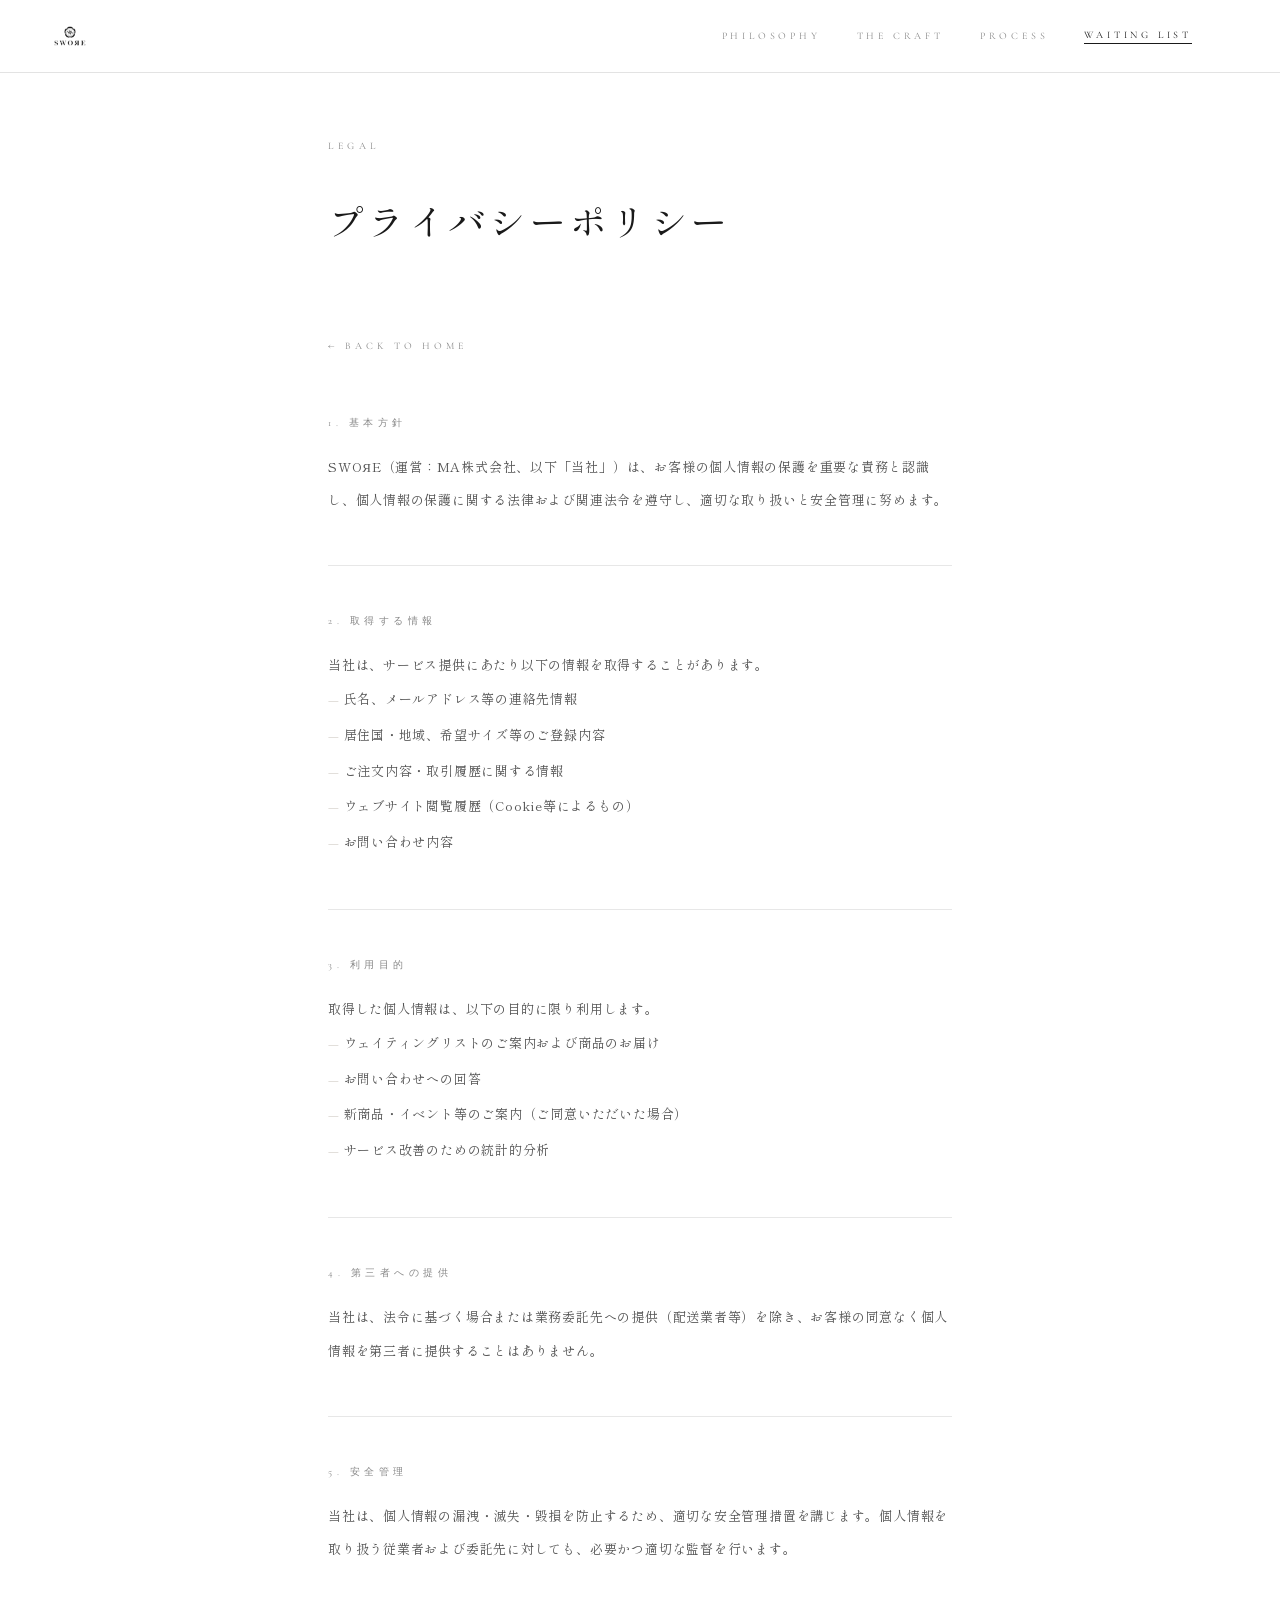
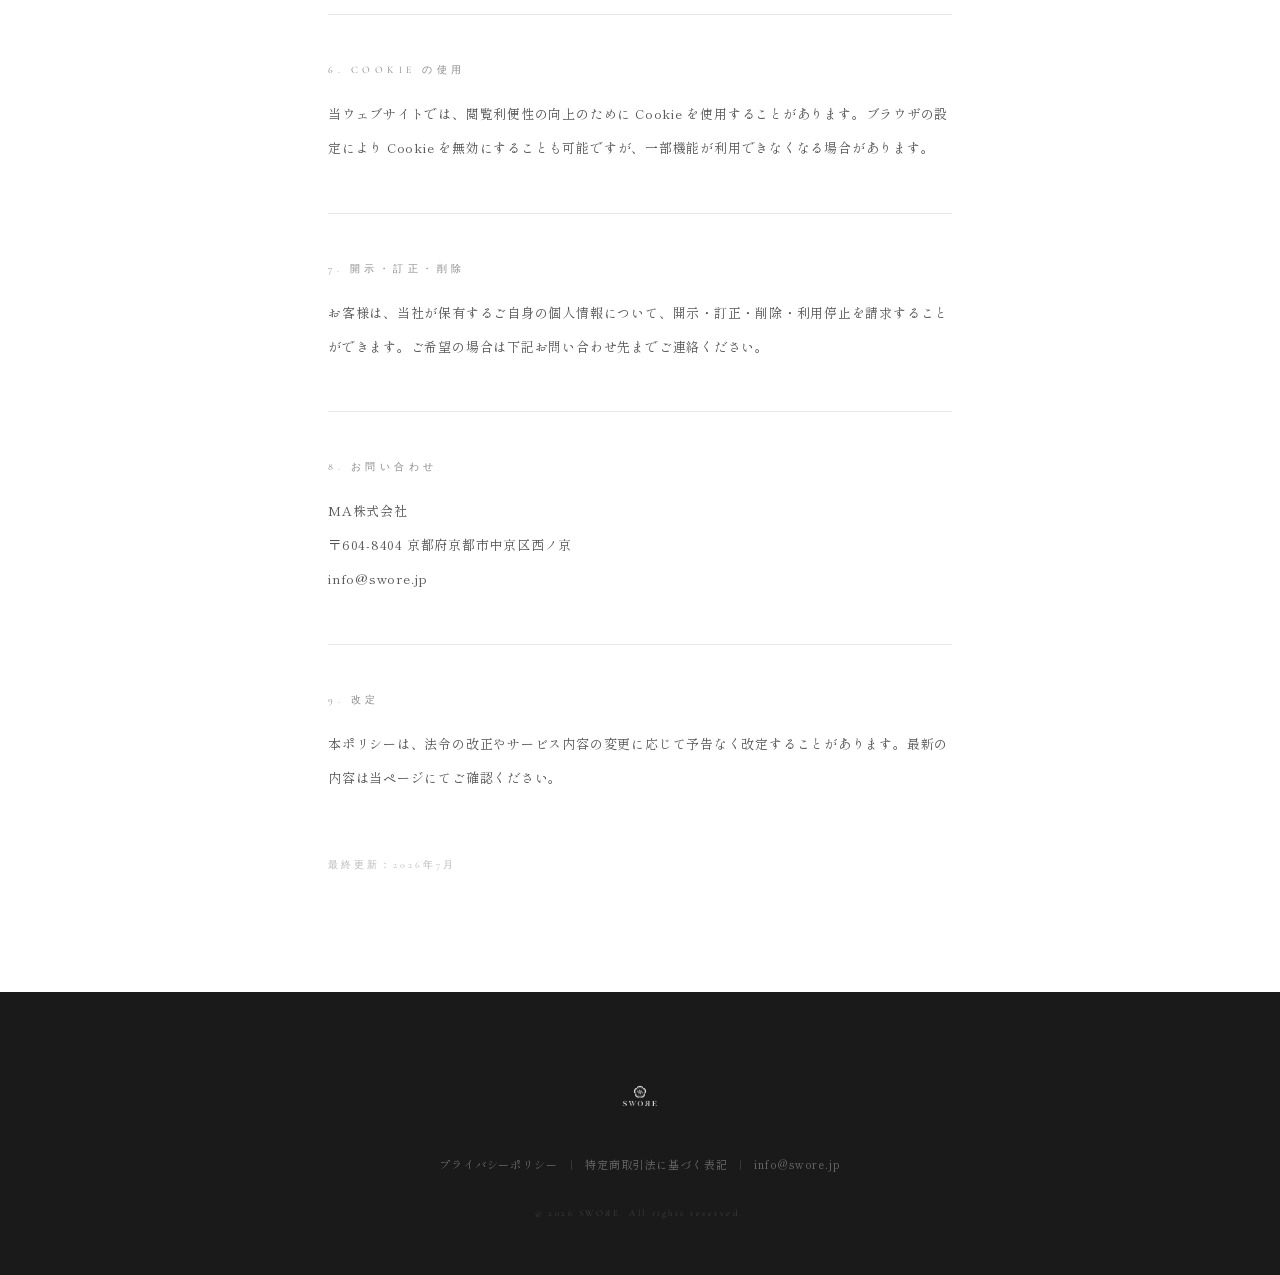
==== commit 5ada6c2a: "全面リニューアル: 白背景ウェイティングリストLPへ移行 - 配色を黒→白 (#FFFFFF / #1A1A1A) に変更 - フォント: Noto Serif JP → Shippori Minch" ====
--- a/privacy.html
+++ b/privacy.html
@@ -1,216 +1,236 @@
 <!DOCTYPE html>
 <html lang="ja">
 <head>
-<meta charset="UTF-8">
-<meta name="viewport" content="width=device-width, initial-scale=1.0">
-<title>Privacy Policy — SWORE</title>
-<link rel="preconnect" href="https://fonts.googleapis.com">
-<link rel="preconnect" href="https://fonts.gstatic.com" crossorigin>
-<link href="https://fonts.googleapis.com/css2?family=Cormorant+Garamond:wght@300;400&family=Noto+Serif+JP:wght@200;300&display=swap" rel="stylesheet">
-<link rel="stylesheet" href="assets/css/style.css">
-<style>
-  .pp-wrap {
-    min-height: 100vh;
-    padding: 160px 48px 140px;
-  }
-  .pp-inner {
-    max-width: 720px;
-    margin: 0 auto;
-  }
-  .pp-label {
-    font-family: 'Cormorant Garamond', serif;
-    font-size: 10px;
-    letter-spacing: .5em;
-    text-transform: uppercase;
-    color: #888;
-    display: block;
-    margin-bottom: 40px;
-  }
-  .pp-title {
-    font-family: 'Cormorant Garamond', serif;
-    font-size: clamp(28px, 4vw, 48px);
-    font-weight: 300;
-    letter-spacing: .12em;
-    line-height: 1.5;
-    margin-bottom: 80px;
-    color: #fff;
-  }
-  .pp-rule {
-    width: 100%;
-    height: 1px;
-    background: rgba(255,255,255,.08);
-    border: none;
-    margin: 56px 0;
-  }
-  .pp-section {
-    margin-bottom: 56px;
-  }
-  .pp-section h2 {
-    font-family: 'Cormorant Garamond', serif;
-    font-size: 10px;
-    font-weight: 400;
-    letter-spacing: .45em;
-    text-transform: uppercase;
-    color: #888;
-    margin-bottom: 24px;
-  }
-  .pp-section p,
-  .pp-section li {
-    font-family: 'Noto Serif JP', serif;
-    font-size: 13px;
-    font-weight: 200;
-    line-height: 2.6;
-    color: rgba(255,255,255,.6);
-    letter-spacing: .06em;
-  }
-  .pp-section ul {
-    list-style: none;
-    padding: 0;
-  }
-  .pp-section ul li::before {
-    content: "— ";
-    color: #888;
-    font-family: 'Cormorant Garamond', serif;
-  }
-  .pp-updated {
-    font-family: 'Cormorant Garamond', serif;
-    font-size: 10px;
-    letter-spacing: .3em;
-    color: rgba(255,255,255,.2);
-    margin-top: 80px;
-    display: block;
-  }
-  .pp-back {
-    display: inline-block;
-    margin-bottom: 64px;
-    font-family: 'Cormorant Garamond', serif;
-    font-size: 10px;
-    letter-spacing: .4em;
-    text-transform: uppercase;
-    color: #888;
-    text-decoration: none;
-    transition: color .4s;
-  }
-  .pp-back:hover { color: #fff; }
-  @media (max-width: 768px) {
-    .pp-wrap { padding: 120px 24px 100px; }
-  }
-</style>
+  <meta charset="UTF-8">
+  <meta name="viewport" content="width=device-width, initial-scale=1.0">
+  <title>プライバシーポリシー — SWOЯE</title>
+  <meta name="description" content="SWOЯE プライバシーポリシー">
+
+  <link rel="preconnect" href="https://fonts.googleapis.com">
+  <link rel="preconnect" href="https://fonts.gstatic.com" crossorigin>
+  <link href="https://fonts.googleapis.com/css2?family=Cormorant+Garamond:wght@300;400&family=Shippori+Mincho:wght@400&display=swap" rel="stylesheet">
+
+  <link rel="stylesheet" href="assets/css/style.css">
+  <style>
+    .sub-wrap {
+      max-width: 720px;
+      margin: 0 auto;
+      padding: 140px 48px 120px;
+    }
+    .sub-eyebrow {
+      font-family: 'Cormorant Garamond', serif;
+      font-size: 10px;
+      letter-spacing: .45em;
+      text-transform: uppercase;
+      color: #888;
+      display: block;
+      margin-bottom: 40px;
+    }
+    .sub-title {
+      font-family: 'Shippori Mincho', '游明朝', serif;
+      font-size: clamp(22px, 3vw, 36px);
+      font-weight: 400;
+      letter-spacing: .12em;
+      line-height: 1.6;
+      color: #1A1A1A;
+      margin-bottom: 80px;
+    }
+    .sub-back {
+      display: inline-flex;
+      align-items: center;
+      gap: 8px;
+      font-family: 'Cormorant Garamond', serif;
+      font-size: 10px;
+      letter-spacing: .4em;
+      text-transform: uppercase;
+      color: #888;
+      margin-bottom: 64px;
+      transition: color .3s;
+    }
+    .sub-back:hover { color: #1A1A1A; opacity: 1; }
+    .sub-rule {
+      width: 100%;
+      height: 1px;
+      background: rgba(26,26,26,.1);
+      border: none;
+      margin: 48px 0;
+    }
+    .sub-section { margin-bottom: 48px; }
+    .sub-section h2 {
+      font-family: 'Cormorant Garamond', serif;
+      font-size: 10px;
+      font-weight: 400;
+      letter-spacing: .45em;
+      text-transform: uppercase;
+      color: #888;
+      margin-bottom: 20px;
+    }
+    .sub-section p,
+    .sub-section li {
+      font-family: 'Shippori Mincho', '游明朝', serif;
+      font-size: 13px;
+      font-weight: 400;
+      line-height: 2.6;
+      color: rgba(26,26,26,.75);
+      letter-spacing: .06em;
+    }
+    .sub-section ul {
+      list-style: none;
+      padding: 0;
+    }
+    .sub-section ul li::before {
+      content: "— ";
+      color: #C8C2BA;
+      font-family: 'Cormorant Garamond', serif;
+    }
+    .sub-updated {
+      font-family: 'Cormorant Garamond', serif;
+      font-size: 10px;
+      letter-spacing: .3em;
+      color: rgba(26,26,26,.3);
+      margin-top: 64px;
+      display: block;
+    }
+    @media (max-width: 768px) {
+      .sub-wrap { padding: 100px 24px 80px; }
+      .sub-section p, .sub-section li { font-size: 12px; }
+    }
+  </style>
 </head>
 <body>
 
-<!-- NAV -->
-<nav>
-  <a class="nav-logo" href="index.html">SWORE</a>
-  <ul class="nav-links">
-    <li><a href="index.html">HOME</a></li>
-    <li><a href="index.html#philosophy">PHILOSOPHY</a></li>
-    <li><a href="https://sworeofficial.com" target="_blank" rel="noopener noreferrer">SHOP</a></li>
-  </ul>
-</nav>
-
-<div class="pp-wrap">
-  <div class="pp-inner">
-
-    <span class="pp-label">Legal</span>
-    <h1 class="pp-title">Privacy Policy</h1>
-
-    <a class="pp-back" href="index.html">← Back to Home</a>
-
-    <div class="pp-section">
-      <h2>1. 基本方針</h2>
-      <p>SWORE（以下「当社」）は、お客様の個人情報の保護を重要な責務と認識し、個人情報の保護に関する法律および関連法令を遵守し、適切な取り扱いと安全管理に努めます。</p>
+<header id="site-header">
+  <div class="header-inner">
+    <a class="header-logo" href="index.html" aria-label="SWOЯE — トップへ">
+      <img src="assets/images/logo-hero.png" alt="SWOЯE" width="52" height="52">
+    </a>
+    <nav class="header-nav" id="header-nav">
+      <a href="index.html#philosophy">PHILOSOPHY</a>
+      <a href="index.html#craft">THE CRAFT</a>
+      <a href="index.html#process">PROCESS</a>
+      <a href="index.html#waitinglist" class="nav-wl">WAITING LIST</a>
+    </nav>
+    <div class="header-right">
+      <button class="nav-burger" id="nav-burger" type="button" aria-label="メニューを開く" aria-expanded="false">
+        <span></span>
+        <span></span>
+      </button>
     </div>
-
-    <hr class="pp-rule">
-
-    <div class="pp-section">
-      <h2>2. 取得する情報</h2>
-      <p>当社は、サービス提供にあたり以下の情報を取得することがあります。</p>
-      <ul>
-        <li>氏名、住所、電話番号、メールアドレス等の連絡先情報</li>
-        <li>ご注文内容・取引履歴に関する情報</li>
-        <li>ウェブサイト閲覧履歴（Cookie等によるもの）</li>
-        <li>お問い合わせ内容</li>
-      </ul>
+  </div>
+</header>
+
+<div class="sub-wrap">
+  <span class="sub-eyebrow">Legal</span>
+  <h1 class="sub-title">プライバシーポリシー</h1>
+  <a class="sub-back" href="index.html">← Back to Home</a>
+
+  <div class="sub-section">
+    <h2>1. 基本方針</h2>
+    <p>SWO&#1071;E（運営：MA株式会社、以下「当社」）は、お客様の個人情報の保護を重要な責務と認識し、個人情報の保護に関する法律および関連法令を遵守し、適切な取り扱いと安全管理に努めます。</p>
+  </div>
+
+  <hr class="sub-rule">
+
+  <div class="sub-section">
+    <h2>2. 取得する情報</h2>
+    <p>当社は、サービス提供にあたり以下の情報を取得することがあります。</p>
+    <ul>
+      <li>氏名、メールアドレス等の連絡先情報</li>
+      <li>居住国・地域、希望サイズ等のご登録内容</li>
+      <li>ご注文内容・取引履歴に関する情報</li>
+      <li>ウェブサイト閲覧履歴（Cookie等によるもの）</li>
+      <li>お問い合わせ内容</li>
+    </ul>
+  </div>
+
+  <hr class="sub-rule">
+
+  <div class="sub-section">
+    <h2>3. 利用目的</h2>
+    <p>取得した個人情報は、以下の目的に限り利用します。</p>
+    <ul>
+      <li>ウェイティングリストのご案内および商品のお届け</li>
+      <li>お問い合わせへの回答</li>
+      <li>新商品・イベント等のご案内（ご同意いただいた場合）</li>
+      <li>サービス改善のための統計的分析</li>
+    </ul>
+  </div>
+
+  <hr class="sub-rule">
+
+  <div class="sub-section">
+    <h2>4. 第三者への提供</h2>
+    <p>当社は、法令に基づく場合または業務委託先への提供（配送業者等）を除き、お客様の同意なく個人情報を第三者に提供することはありません。</p>
+  </div>
+
+  <hr class="sub-rule">
+
+  <div class="sub-section">
+    <h2>5. 安全管理</h2>
+    <p>当社は、個人情報の漏洩・滅失・毀損を防止するため、適切な安全管理措置を講じます。個人情報を取り扱う従業者および委託先に対しても、必要かつ適切な監督を行います。</p>
+  </div>
+
+  <hr class="sub-rule">
+
+  <div class="sub-section">
+    <h2>6. Cookie の使用</h2>
+    <p>当ウェブサイトでは、閲覧利便性の向上のために Cookie を使用することがあります。ブラウザの設定により Cookie を無効にすることも可能ですが、一部機能が利用できなくなる場合があります。</p>
+  </div>
+
+  <hr class="sub-rule">
+
+  <div class="sub-section">
+    <h2>7. 開示・訂正・削除</h2>
+    <p>お客様は、当社が保有するご自身の個人情報について、開示・訂正・削除・利用停止を請求することができます。ご希望の場合は下記お問い合わせ先までご連絡ください。</p>
+  </div>
+
+  <hr class="sub-rule">
+
+  <div class="sub-section">
+    <h2>8. お問い合わせ</h2>
+    <p>
+      MA株式会社<br>
+      〒604-8404 京都府京都市中京区西ノ京<br>
+      <a href="mailto:info@swore.jp">info@swore.jp</a>
+    </p>
+  </div>
+
+  <hr class="sub-rule">
+
+  <div class="sub-section">
+    <h2>9. 改定</h2>
+    <p>本ポリシーは、法令の改正やサービス内容の変更に応じて予告なく改定することがあります。最新の内容は当ページにてご確認ください。</p>
+  </div>
+
+  <span class="sub-updated">最終更新：2026年7月</span>
+</div>
+
+<footer id="site-footer">
+  <div class="footer-inner">
+    <a href="index.html" class="footer-logo-link" aria-label="SWOЯE — トップへ">
+      <img src="assets/images/logo-hero.png" alt="SWOЯE" width="56" height="56" loading="lazy">
+    </a>
+    <div class="footer-legal">
+      <a href="privacy.html">プライバシーポリシー</a>
+      <span class="footer-sep">|</span>
+      <a href="tokushoho.html">特定商取引法に基づく表記</a>
+      <span class="footer-sep">|</span>
+      <a href="mailto:info@swore.jp">info@swore.jp</a>
     </div>
-
-    <hr class="pp-rule">
-
-    <div class="pp-section">
-      <h2>3. 利用目的</h2>
-      <p>取得した個人情報は、以下の目的に限り利用します。</p>
-      <ul>
-        <li>商品の発送・アフターサービス対応</li>
-        <li>お問い合わせへの回答</li>
-        <li>新商品・イベント等のご案内（ご同意いただいた場合）</li>
-        <li>サービス改善・マーケティングのための統計的分析</li>
-      </ul>
-    </div>
-
-    <hr class="pp-rule">
-
-    <div class="pp-section">
-      <h2>4. 第三者への提供</h2>
-      <p>当社は、法令に基づく場合または業務委託先への提供（配送業者等）を除き、お客様の同意なく個人情報を第三者に提供することはありません。</p>
-    </div>
-
-    <hr class="pp-rule">
-
-    <div class="pp-section">
-      <h2>5. 安全管理</h2>
-      <p>当社は、個人情報の漏洩・滅失・毀損を防止するため、適切な安全管理措置を講じます。個人情報を取り扱う従業者および委託先に対しても、必要かつ適切な監督を行います。</p>
-    </div>
-
-    <hr class="pp-rule">
-
-    <div class="pp-section">
-      <h2>6. Cookie の使用</h2>
-      <p>当ウェブサイトでは、閲覧利便性の向上およびアクセス解析のために Cookie を使用することがあります。ブラウザの設定により Cookie を無効にすることも可能ですが、一部機能が利用できなくなる場合があります。</p>
-    </div>
-
-    <hr class="pp-rule">
-
-    <div class="pp-section">
-      <h2>7. 開示・訂正・削除</h2>
-      <p>お客様は、当社が保有するご自身の個人情報について、開示・訂正・削除・利用停止を請求することができます。ご希望の場合は下記お問い合わせ先までご連絡ください。</p>
-    </div>
-
-    <hr class="pp-rule">
-
-    <div class="pp-section">
-      <h2>8. お問い合わせ</h2>
-      <p>個人情報の取り扱いに関するお問い合わせは、以下の窓口までお願いいたします。</p>
-      <p style="margin-top:16px;">
-        SWORE（MA株式会社）<br>
-        〒604-8404 京都府京都市中京区西ノ京<br>
-        Email：info@swore.jp
-      </p>
-    </div>
-
-    <hr class="pp-rule">
-
-    <div class="pp-section">
-      <h2>9. 改定</h2>
-      <p>本ポリシーは、法令の改正やサービス内容の変更に応じて予告なく改定することがあります。最新の内容は当ページにてご確認ください。</p>
-    </div>
-
-    <span class="pp-updated">最終更新：2026年6月</span>
-
-  </div>
-</div>
-
-<!-- FOOTER -->
-<footer>
-  <div class="footer-inner">
-    <p class="footer-brand">SWORE</p>
-    <p class="footer-info">京都府京都市中京区西ノ京</p>
-    <p class="footer-info">080-3857-1439</p>
-    <p class="footer-info">info@swore.jp</p>
-    <p class="footer-info"><a href="privacy.html">プライバシーポリシー</a></p>
-    <p class="footer-copy">© SWORE. All Rights Reserved.</p>
+    <p class="footer-copy">© 2026 SWO&#1071;E. All rights reserved.</p>
   </div>
 </footer>
 
+<script>
+  const burger = document.getElementById('nav-burger');
+  const nav    = document.getElementById('header-nav');
+  if (burger && nav) {
+    burger.addEventListener('click', () => {
+      const open = nav.classList.toggle('open');
+      burger.classList.toggle('open', open);
+      burger.setAttribute('aria-expanded', String(open));
+    });
+  }
+</script>
 </body>
 </html>
--- a/assets/css/style.css
+++ b/assets/css/style.css
@@ -1,272 +1,803 @@
-/* ===== RESET ===== */
+/* ===================================================
+   SWOЯE — style.css
+   白 #FFFFFF / 墨 #1A1A1A の2色構成
+=================================================== */
+
+/* ── Reset ── */
 *, *::before, *::after {
   box-sizing: border-box;
   margin: 0;
   padding: 0;
 }
 
-html { scroll-behavior: smooth; }
-
+html {
+  scroll-behavior: smooth;
+}
+
+/* hidden属性をCSSのdisplay:blockで上書きしないよう明示 */
+[hidden] { display: none !important; }
+
+/* ── Root tokens ── */
+:root {
+  --ink:    #1A1A1A;
+  --bg:     #FFFFFF;
+  --sub:    #888888;
+  --lite:   rgba(26,26,26,0.12);
+
+  --serif-en: 'Cormorant Garamond', 'EB Garamond', Georgia, serif;
+  --serif-ja: 'Shippori Mincho', 'Cormorant Garamond', '游明朝', 'YuMincho', 'Hiragino Mincho ProN', serif;
+
+  --transition: 0.35s ease;
+}
+
+/* ── Base ── */
 body {
-  background: #000;
-  color: #fff;
-  font-family: 'Noto Serif JP', serif;
-  font-weight: 300;
+  background: var(--bg);
+  color: var(--ink);
+  font-family: var(--serif-ja);
+  font-weight: 400;
   -webkit-font-smoothing: antialiased;
   overflow-x: hidden;
 }
 
-a { color: inherit; text-decoration: none; }
-
-/* ===== NAV ===== */
-nav {
+a {
+  color: inherit;
+  text-decoration: none;
+  transition: opacity var(--transition);
+}
+a:hover { opacity: 0.55; }
+
+img { display: block; max-width: 100%; }
+
+/* ── Utility ── */
+.sr-only {
+  position: absolute;
+  width: 1px; height: 1px;
+  overflow: hidden;
+  clip: rect(0,0,0,0);
+  white-space: nowrap;
+}
+
+/* ===================================================
+   HEADER
+=================================================== */
+#site-header {
   position: fixed;
-  top: 0; left: 0; right: 0;
-  z-index: 100;
-  background: #000;
-  display: flex;
-  align-items: center;
-  justify-content: space-between;
-  padding: 28px 56px;
-}
-
-.nav-logo {
-  font-family: 'Cormorant Garamond', serif;
-  font-size: 13px;
-  font-weight: 300;
-  letter-spacing: 0.5em;
+  inset: 0 0 auto;
+  z-index: 200;
+  background: var(--bg);
+  border-bottom: 1px solid var(--lite);
+}
+
+.header-inner {
+  max-width: 1280px;
+  margin: 0 auto;
+  padding: 0 48px;
+  height: 72px;
+  display: flex;
+  align-items: center;
+  gap: 40px;
+}
+
+.header-logo img {
+  height: 44px;
+  width: auto;
+  /* ロゴ画像は黒1色なのでフィルター不要 */
+}
+
+.header-nav {
+  display: flex;
+  align-items: center;
+  gap: 36px;
+  margin-left: auto;
+}
+
+.header-nav a {
+  font-family: var(--serif-en);
+  font-size: 10px;
+  font-weight: 400;
+  letter-spacing: 0.38em;
   text-transform: uppercase;
-  color: #fff;
-  transition: color 0.4s ease;
-}
-.nav-logo:hover { color: rgba(255,255,255,0.4); }
-
-.nav-links {
-  list-style: none;
-  display: flex;
-  gap: 44px;
-}
-.nav-links a {
-  font-family: 'Cormorant Garamond', serif;
+  color: var(--sub);
+  transition: color var(--transition);
+}
+.header-nav a:hover { color: var(--ink); opacity: 1; }
+
+.header-nav .nav-wl {
+  color: var(--ink);
+  border-bottom: 1px solid var(--ink);
+  padding-bottom: 2px;
+}
+
+/* Language toggle */
+.header-right {
+  display: flex;
+  align-items: center;
+  gap: 20px;
+  flex-shrink: 0;
+}
+
+.lang-toggle {
+  background: none;
+  border: none;
+  cursor: pointer;
+  display: flex;
+  align-items: center;
+  gap: 8px;
+  padding: 0;
+}
+
+.lang-opt {
+  font-family: var(--serif-en);
+  font-size: 10px;
+  font-weight: 400;
+  letter-spacing: 0.3em;
+  color: var(--sub);
+  transition: color var(--transition);
+}
+.lang-opt.active { color: var(--ink); }
+
+.lang-sep {
+  font-family: var(--serif-en);
+  font-size: 10px;
+  color: var(--lite);
+}
+
+/* Hamburger (mobile only) */
+.nav-burger {
+  display: none;
+  flex-direction: column;
+  justify-content: center;
+  gap: 6px;
+  background: none;
+  border: none;
+  cursor: pointer;
+  padding: 4px;
+  width: 28px;
+  height: 28px;
+}
+.nav-burger span {
+  display: block;
+  height: 1px;
+  background: var(--ink);
+  transition: transform 0.3s ease, opacity 0.3s ease;
+}
+.nav-burger.open span:first-child { transform: translateY(3.5px) rotate(45deg); }
+.nav-burger.open span:last-child  { transform: translateY(-3.5px) rotate(-45deg); }
+
+/* ===================================================
+   SHARED SECTION STYLES
+=================================================== */
+section {
+  padding: 160px 64px;
+  text-align: center;
+}
+
+.section-eyebrow {
+  display: block;
+  font-family: var(--serif-en);
+  font-size: 10px;
+  font-weight: 400;
+  letter-spacing: 0.38em;
+  text-transform: uppercase;
+  color: var(--sub);
+  margin-bottom: 72px;
+}
+
+/* ===================================================
+   HERO
+=================================================== */
+.s-hero {
+  min-height: 100svh;
+  display: flex;
+  align-items: center;
+  justify-content: center;
+  padding: 72px 48px 80px;
+}
+
+.hero-inner {
+  display: flex;
+  flex-direction: column;
+  align-items: center;
+  gap: 48px;
+}
+
+.hero-logo {
+  width: min(240px, 52vw);
+  height: auto;
+  /* 黒ロゴをそのまま使用 */
+  opacity: 0;
+  animation: logoFade 1.6s cubic-bezier(0.16, 1, 0.3, 1) 0.3s forwards;
+}
+
+@keyframes logoFade {
+  from { opacity: 0; transform: scale(0.97); }
+  to   { opacity: 1; transform: scale(1); }
+}
+
+.hero-tagline {
+  font-family: var(--serif-ja);
+  font-size: clamp(36px, 5.5vw, 72px);
+  font-weight: 400;
+  letter-spacing: 0.26em;
+  line-height: 1.8;
+  color: var(--ink);
+}
+
+.hero-meta {
+  font-family: var(--serif-en);
   font-size: 10px;
   font-weight: 300;
-  letter-spacing: 0.4em;
-  text-transform: uppercase;
-  color: #888;
-  transition: color 0.4s ease;
-}
-.nav-links a:hover { color: #fff; }
-
-/* ===== SECTIONS (shared) ===== */
-section {
-  min-height: 100vh;
+  letter-spacing: 0.3em;
+  color: var(--sub);
+}
+
+/* ===================================================
+   CTA BUTTONS
+=================================================== */
+.cta-btn {
+  display: inline-block;
+  font-family: var(--serif-ja);
+  font-size: 13px;
+  font-weight: 400;
+  letter-spacing: 0.22em;
+  color: var(--ink);
+  border: 1px solid var(--ink);
+  padding: 20px 56px;
+  transition: background var(--transition), color var(--transition);
+}
+.cta-btn:hover {
+  background: var(--ink);
+  color: var(--bg);
+  opacity: 1;
+}
+
+/* 暗背景上のボタン */
+.cta-btn--light {
+  color: var(--bg);
+  border-color: rgba(255,255,255,0.55);
+}
+.cta-btn--light:hover {
+  background: rgba(255,255,255,0.1);
+  color: var(--bg);
+}
+
+/* フォーム送信ボタン */
+.cta-btn--submit {
+  margin-top: 16px;
+  background: var(--ink);
+  color: var(--bg);
+  border-color: var(--ink);
+  min-width: 200px;
+}
+.cta-btn--submit:hover {
+  background: transparent;
+  color: var(--ink);
+}
+.cta-btn--submit:disabled {
+  opacity: 0.45;
+  cursor: not-allowed;
+}
+
+/* ===================================================
+   PHILOSOPHY
+=================================================== */
+.s-philosophy {
+  min-height: 60vh;
   display: flex;
   flex-direction: column;
   align-items: center;
   justify-content: center;
-  text-align: center;
-  padding: 140px 48px;
-}
-
-.section-label {
-  font-family: 'Cormorant Garamond', serif;
-  font-size: 10px;
-  font-weight: 300;
-  letter-spacing: 0.5em;
-  text-transform: uppercase;
-  color: #888;
-  margin-bottom: 72px;
-}
-
-.section-headline {
-  font-family: 'Noto Serif JP', serif;
-  font-size: clamp(26px, 3.8vw, 52px);
-  font-weight: 200;
-  letter-spacing: 0.14em;
-  line-height: 2.2;
-  color: #fff;
-}
-
-.section-sub {
-  font-size: clamp(13px, 1.6vw, 18px);
-  font-weight: 200;
+  position: relative;
+}
+
+/* 花紋透かし */
+.s-philosophy::before {
+  content: '';
+  position: absolute;
+  inset: 0;
+  background: url('../images/logo-hero.png') center / 400px auto no-repeat;
+  opacity: 0.03;
+  pointer-events: none;
+}
+
+.philosophy-text {
+  font-family: var(--serif-ja);
+  font-size: clamp(24px, 3.6vw, 48px);
+  font-weight: 400;
+  letter-spacing: 0.22em;
+  line-height: 2.0;
+  color: var(--ink);
+}
+
+/* ===================================================
+   THE CRAFT
+=================================================== */
+.s-craft {
+  background: #F9F7F4;
+}
+
+.craft-grid {
+  display: grid;
+  grid-template-columns: repeat(3, 1fr);
+  gap: 48px;
+  max-width: 1100px;
+  margin: 0 auto;
+  text-align: left;
+}
+
+.craft-card {}
+
+.craft-img {
+  width: 100%;
+  aspect-ratio: 4 / 3;
+  background: #E8E3DC;
+  margin-bottom: 32px;
+}
+
+.craft-title {
+  font-family: var(--serif-ja);
+  font-size: clamp(16px, 1.6vw, 20px);
+  font-weight: 400;
+  letter-spacing: 0.18em;
+  line-height: 1.7;
+  color: var(--ink);
+  margin-bottom: 20px;
+}
+
+.craft-body {
+  font-family: var(--serif-ja);
+  font-size: 13px;
+  font-weight: 400;
   letter-spacing: 0.1em;
   line-height: 2.4;
-  color: #888;
-  margin-top: 48px;
-}
-
-.section-body {
+  color: var(--sub);
+}
+
+/* ===================================================
+   MID CTA BAND
+=================================================== */
+.s-midcta {
+  background: var(--ink);
+  padding: 120px 64px;
+  text-align: center;
   display: flex;
   flex-direction: column;
-  gap: 56px;
-}
-.section-body p {
-  font-size: clamp(18px, 2.6vw, 34px);
-  font-weight: 200;
+  align-items: center;
+  gap: 52px;
+}
+
+.midcta-text {
+  font-family: var(--serif-ja);
+  font-size: clamp(15px, 1.8vw, 22px);
+  font-weight: 400;
+  letter-spacing: 0.16em;
+  line-height: 2.2;
+  color: rgba(255,255,255,0.82);
+  max-width: 660px;
+}
+
+/* ===================================================
+   PROCESS
+=================================================== */
+.s-process {
+  position: relative;
+}
+
+.process-grid {
+  display: grid;
+  grid-template-columns: repeat(4, 1fr);
+  gap: 0;
+  max-width: 1100px;
+  margin: 0 auto;
+  text-align: left;
+}
+
+.process-step {
+  padding: 40px 36px 40px 0;
+  border-top: 1px solid var(--lite);
+}
+
+.step-num {
+  display: block;
+  font-family: var(--serif-en);
+  font-size: clamp(36px, 4vw, 52px);
+  font-weight: 300;
+  letter-spacing: 0.05em;
+  color: #D8D2CA;
+  line-height: 1;
+  margin-bottom: 28px;
+}
+
+.step-title {
+  font-family: var(--serif-ja);
+  font-size: 14px;
+  font-weight: 400;
+  letter-spacing: 0.14em;
+  line-height: 1.8;
+  color: var(--ink);
+  margin-bottom: 16px;
+}
+
+.step-body {
+  font-family: var(--serif-ja);
+  font-size: 12px;
+  font-weight: 400;
   letter-spacing: 0.1em;
   line-height: 2.2;
-  color: #fff;
-}
-
-/* ===== LOGO SECTION ===== */
-.s-logo {
+  color: var(--sub);
+}
+
+/* ===================================================
+   WAITING LIST FORM
+=================================================== */
+.s-form {
+  background: #F9F7F4;
+}
+
+.form-heading {
+  font-family: var(--serif-ja);
+  font-size: clamp(20px, 2.4vw, 32px);
+  font-weight: 400;
+  letter-spacing: 0.2em;
+  line-height: 1.8;
+  color: var(--ink);
+  margin-bottom: 72px;
+}
+
+.wl-form {
+  max-width: 520px;
+  margin: 0 auto;
+  text-align: left;
+}
+
+.form-field {
+  margin-bottom: 48px;
+}
+
+.form-label {
+  display: block;
+  font-family: var(--serif-en);
+  font-size: 10px;
+  font-weight: 400;
+  letter-spacing: 0.35em;
+  text-transform: uppercase;
+  color: var(--sub);
+  margin-bottom: 12px;
+}
+
+.label-opt {
+  font-size: 9px;
+  letter-spacing: 0.2em;
+  color: #AAAAAA;
+  margin-left: 6px;
+  text-transform: none;
+}
+
+.req {
+  font-size: 10px;
+  color: var(--ink);
+  margin-left: 4px;
+  text-decoration: none;
+  font-style: normal;
+}
+
+.form-input {
+  display: block;
+  width: 100%;
+  background: transparent;
+  border: none;
+  border-bottom: 1px solid var(--ink);
+  outline: none;
+  padding: 12px 0;
+  font-family: var(--serif-ja);
+  font-size: 14px;
+  font-weight: 400;
+  letter-spacing: 0.08em;
+  color: var(--ink);
+  transition: border-color var(--transition);
+  border-radius: 0;
+  -webkit-appearance: none;
+}
+.form-input:focus {
+  border-bottom-color: var(--ink);
+}
+.form-input::placeholder { color: #C8C2BA; }
+
+/* Select wrapper (custom arrow) */
+.select-wrap {
   position: relative;
 }
 
-.hero-logo {
-  width: min(400px, 64vw);
+.form-select {
+  cursor: pointer;
+  padding-right: 24px;
+}
+
+.select-arrow {
+  position: absolute;
+  right: 8px;
+  top: calc(50% - 4px);
+  width: 8px;
+  height: 8px;
+  border-right: 1px solid var(--ink);
+  border-bottom: 1px solid var(--ink);
+  transform: rotate(45deg);
+  pointer-events: none;
+}
+
+/* Validation error */
+.form-err {
+  display: block;
+  margin-top: 8px;
+  font-family: var(--serif-ja);
+  font-size: 11px;
+  letter-spacing: 0.06em;
+  color: #9B6B5A;
+}
+
+.form-field.has-error .form-input {
+  border-bottom-color: #9B6B5A;
+}
+
+.form-privacy {
+  font-family: var(--serif-ja);
+  font-size: 11px;
+  font-weight: 400;
+  letter-spacing: 0.08em;
+  line-height: 2.2;
+  color: var(--sub);
+  margin-bottom: 40px;
+}
+.form-privacy a {
+  border-bottom: 1px solid var(--sub);
+}
+.form-privacy a:hover { opacity: 0.6; }
+
+.form-success,
+.form-fail {
+  padding: 40px 0;
+  text-align: center;
+}
+
+.form-success p,
+.form-fail p {
+  font-family: var(--serif-ja);
+  font-size: 14px;
+  letter-spacing: 0.14em;
+  line-height: 2.4;
+  color: var(--ink);
+}
+
+.form-fail p { color: #9B6B5A; }
+
+/* ===================================================
+   FINAL CTA
+=================================================== */
+.s-finalcta {
+  min-height: 60vh;
+  display: flex;
+  flex-direction: column;
+  align-items: center;
+  justify-content: center;
+  gap: 56px;
+  padding: 160px 64px;
+  position: relative;
+}
+
+.s-finalcta::before {
+  content: '';
+  position: absolute;
+  inset: 0;
+  background: url('../images/logo-hero.png') center / 360px auto no-repeat;
+  opacity: 0.025;
+  pointer-events: none;
+}
+
+.finalcta-text {
+  font-family: var(--serif-ja);
+  font-size: clamp(28px, 4.4vw, 60px);
+  font-weight: 400;
+  letter-spacing: 0.24em;
+  line-height: 1.9;
+  color: var(--ink);
+}
+
+/* ===================================================
+   FOOTER
+=================================================== */
+#site-footer {
+  background: var(--ink);
+  padding: 80px 48px 56px;
+  text-align: center;
+}
+
+.footer-inner {
+  max-width: 1100px;
+  margin: 0 auto;
+  display: flex;
+  flex-direction: column;
+  align-items: center;
+  gap: 36px;
+}
+
+.footer-logo-link img {
+  height: 48px;
+  width: auto;
   filter: invert(1);
-  opacity: 0;
-  animation: logoAppear 5s cubic-bezier(0.16, 1, 0.3, 1) 0.6s forwards;
-}
-
-@keyframes logoAppear {
-  0%   { opacity: 0; transform: scale(0.94); }
-  100% { opacity: 0.92; transform: scale(1); }
-}
-
-/* ===== HERO ===== */
-.s-hero { position: relative; }
-
-.hero-headline {
-  font-family: 'Noto Serif JP', serif;
-  font-size: clamp(44px, 7.5vw, 104px);
-  font-weight: 200;
-  letter-spacing: 0.22em;
-  line-height: 1.6;
-  color: #fff;
-  animation: heroFade 5s cubic-bezier(0.16, 1, 0.3, 1) 0.3s both;
-}
-
-@keyframes heroFade {
-  from { opacity: 0; transform: translateY(20px); }
-  to   { opacity: 1; transform: translateY(0); }
-}
-
-.scroll-label {
-  position: absolute;
-  bottom: 48px;
-  left: 50%;
-  transform: translateX(-50%);
-  font-family: 'Cormorant Garamond', serif;
+  opacity: 0.85;
+  margin: 0 auto;
+}
+
+.footer-nav {
+  display: flex;
+  flex-wrap: wrap;
+  justify-content: center;
+  gap: 28px;
+}
+.footer-nav a {
+  font-family: var(--serif-en);
+  font-size: 9px;
+  font-weight: 400;
+  letter-spacing: 0.35em;
+  text-transform: uppercase;
+  color: rgba(255,255,255,0.4);
+  transition: color var(--transition);
+}
+.footer-nav a:hover { color: rgba(255,255,255,0.85); opacity: 1; }
+
+.footer-legal {
+  display: flex;
+  flex-wrap: wrap;
+  justify-content: center;
+  align-items: center;
+  gap: 12px;
+}
+.footer-legal a {
+  font-family: var(--serif-ja);
+  font-size: 11px;
+  font-weight: 400;
+  letter-spacing: 0.08em;
+  color: rgba(255,255,255,0.35);
+  transition: color var(--transition);
+}
+.footer-legal a:hover { color: rgba(255,255,255,0.7); opacity: 1; }
+
+.footer-sep {
+  font-size: 10px;
+  color: rgba(255,255,255,0.15);
+}
+
+.footer-copy {
+  font-family: var(--serif-en);
   font-size: 9px;
   font-weight: 300;
-  letter-spacing: 0.65em;
-  text-transform: uppercase;
-  color: #888;
-  animation: heroFade 1.6s ease 1.8s both;
-}
-
-/* ===== OPENING ===== */
-.opening-text {
-  font-size: clamp(20px, 3.2vw, 44px);
-  font-weight: 200;
-  letter-spacing: 0.12em;
-  line-height: 2.4;
-  color: #fff;
-}
-
-/* ===== FINAL ===== */
-.final-text {
-  font-size: clamp(34px, 5.5vw, 80px);
-  font-weight: 200;
-  letter-spacing: 0.18em;
-  line-height: 2.0;
-  color: #fff;
-}
-
-/* ===== CTA ===== */
-.s-cta { gap: 40px; }
-
-.cta-btn {
-  display: inline-block;
-  font-family: 'Cormorant Garamond', serif;
-  font-size: 12px;
-  font-weight: 300;
-  letter-spacing: 0.45em;
-  text-transform: uppercase;
-  color: #fff;
-  border: 1px solid rgba(255,255,255,0.6);
-  padding: 22px 64px;
-  transition: background 0.4s ease, border-color 0.4s ease;
-}
-.cta-btn:hover {
-  background: rgba(255,255,255,0.08);
-  border-color: #fff;
-}
-
-.cta-season {
-  font-family: 'Cormorant Garamond', serif;
-  font-size: 10px;
-  font-weight: 300;
-  letter-spacing: 0.4em;
-  color: #888;
-}
-
-/* ===== FOOTER ===== */
-footer {
-  background: #000;
-  padding: 96px 48px 56px;
-  text-align: center;
-  border-top: 1px solid rgba(255,255,255,0.06);
-}
-
-.footer-inner {
-  display: flex;
-  flex-direction: column;
-  align-items: center;
-  gap: 18px;
-}
-
-.footer-brand {
-  font-family: 'Cormorant Garamond', serif;
-  font-size: 13px;
-  font-weight: 300;
-  letter-spacing: 0.5em;
-  text-transform: uppercase;
-  color: #fff;
-  margin-bottom: 16px;
-}
-
-.footer-info {
-  font-size: 11px;
-  font-weight: 200;
-  letter-spacing: 0.08em;
-  color: #888;
-  line-height: 2.0;
-}
-.footer-info a {
-  color: #888;
-  transition: color 0.4s ease;
-}
-.footer-info a:hover { color: #fff; }
-
-.footer-copy {
-  font-family: 'Cormorant Garamond', serif;
-  font-size: 9px;
-  font-weight: 300;
-  letter-spacing: 0.3em;
-  color: #444;
-  margin-top: 24px;
-}
-
-/* ===== SCROLL ANIMATION ===== */
+  letter-spacing: 0.28em;
+  color: rgba(255,255,255,0.2);
+}
+
+/* ===================================================
+   HERO — reveal animations (CSS, not observer)
+=================================================== */
+.hero-reveal {
+  opacity: 0;
+  animation: heroReveal 0.9s ease forwards;
+  animation-delay: 0.7s; /* default; overridden per-element inline */
+}
+
+@keyframes heroReveal {
+  from { opacity: 0; transform: translateY(12px); }
+  to   { opacity: 1; transform: translateY(0); }
+}
+
+/* ===================================================
+   SCROLL FADE-IN
+=================================================== */
 .fade-in {
   opacity: 0;
-  transform: translateY(20px);
-  transition: opacity 3.0s ease, transform 3.0s ease;
+  transform: translateY(16px);
+  transition: opacity 0.7s ease, transform 0.7s ease;
 }
 .fade-in.visible {
   opacity: 1;
   transform: translateY(0);
 }
 
-/* ===== RESPONSIVE ===== */
+/* ===================================================
+   RESPONSIVE — tablet
+=================================================== */
+@media (max-width: 1024px) {
+  .craft-grid {
+    grid-template-columns: repeat(3, 1fr);
+    gap: 32px;
+  }
+  .process-grid {
+    grid-template-columns: repeat(2, 1fr);
+    gap: 0;
+  }
+  .process-step {
+    border-top: 1px solid var(--lite);
+    padding: 40px 32px 40px 0;
+  }
+}
+
+/* ===================================================
+   RESPONSIVE — mobile
+=================================================== */
 @media (max-width: 768px) {
-  nav { padding: 20px 24px; }
-  .nav-links { gap: 20px; }
-  section { padding: 100px 24px; }
-  .scroll-label { bottom: 32px; }
-  footer { padding: 72px 24px 40px; }
-}
+
+  /* Header */
+  .header-inner { padding: 0 24px; height: 60px; gap: 0; }
+  .header-logo img { height: 36px; }
+
+  .header-nav {
+    position: fixed;
+    inset: 60px 0 0;
+    background: var(--bg);
+    flex-direction: column;
+    align-items: center;
+    justify-content: center;
+    gap: 40px;
+    transform: translateY(-100%);
+    opacity: 0;
+    pointer-events: none;
+    transition: transform 0.4s ease, opacity 0.4s ease;
+    z-index: 190;
+  }
+  .header-nav.open {
+    transform: translateY(0);
+    opacity: 1;
+    pointer-events: auto;
+  }
+  .header-nav a { font-size: 12px; letter-spacing: 0.4em; }
+
+  .nav-burger { display: flex; }
+
+  /* Sections */
+  section { padding: 100px 28px; }
+  .section-eyebrow { margin-bottom: 48px; }
+
+  /* Hero */
+  .s-hero { padding: 80px 28px 72px; }
+  .hero-logo { width: min(200px, 60vw); }
+  .hero-tagline { font-size: clamp(32px, 9vw, 52px); letter-spacing: 0.14em; }
+  .hero-inner { gap: 36px; }
+
+  /* Philosophy */
+  .s-philosophy { min-height: auto; padding: 100px 28px; }
+  .philosophy-text { font-size: clamp(20px, 5.5vw, 32px); letter-spacing: 0.14em; }
+
+  /* Craft */
+  .s-craft { padding: 100px 28px; }
+  .craft-grid {
+    grid-template-columns: 1fr;
+    gap: 64px;
+  }
+
+  /* Mid CTA */
+  .s-midcta { padding: 80px 28px; gap: 40px; }
+  .midcta-text { font-size: 14px; }
+
+  /* Process */
+  .process-grid {
+    grid-template-columns: 1fr;
+  }
+  .process-step { padding: 36px 0; }
+
+  /* Form */
+  .s-form { padding: 100px 28px; }
+  .form-heading { margin-bottom: 56px; }
+
+  /* Final CTA */
+  .s-finalcta { padding: 100px 28px; gap: 40px; }
+  .finalcta-text { font-size: clamp(24px, 7vw, 40px); letter-spacing: 0.16em; }
+
+  /* CTA button */
+  .cta-btn { padding: 18px 36px; font-size: 12px; letter-spacing: 0.16em; }
+
+  /* Footer */
+  #site-footer { padding: 64px 28px 40px; }
+  .footer-nav { gap: 20px; }
+  .footer-legal { flex-direction: column; gap: 10px; }
+  .footer-sep { display: none; }
+}
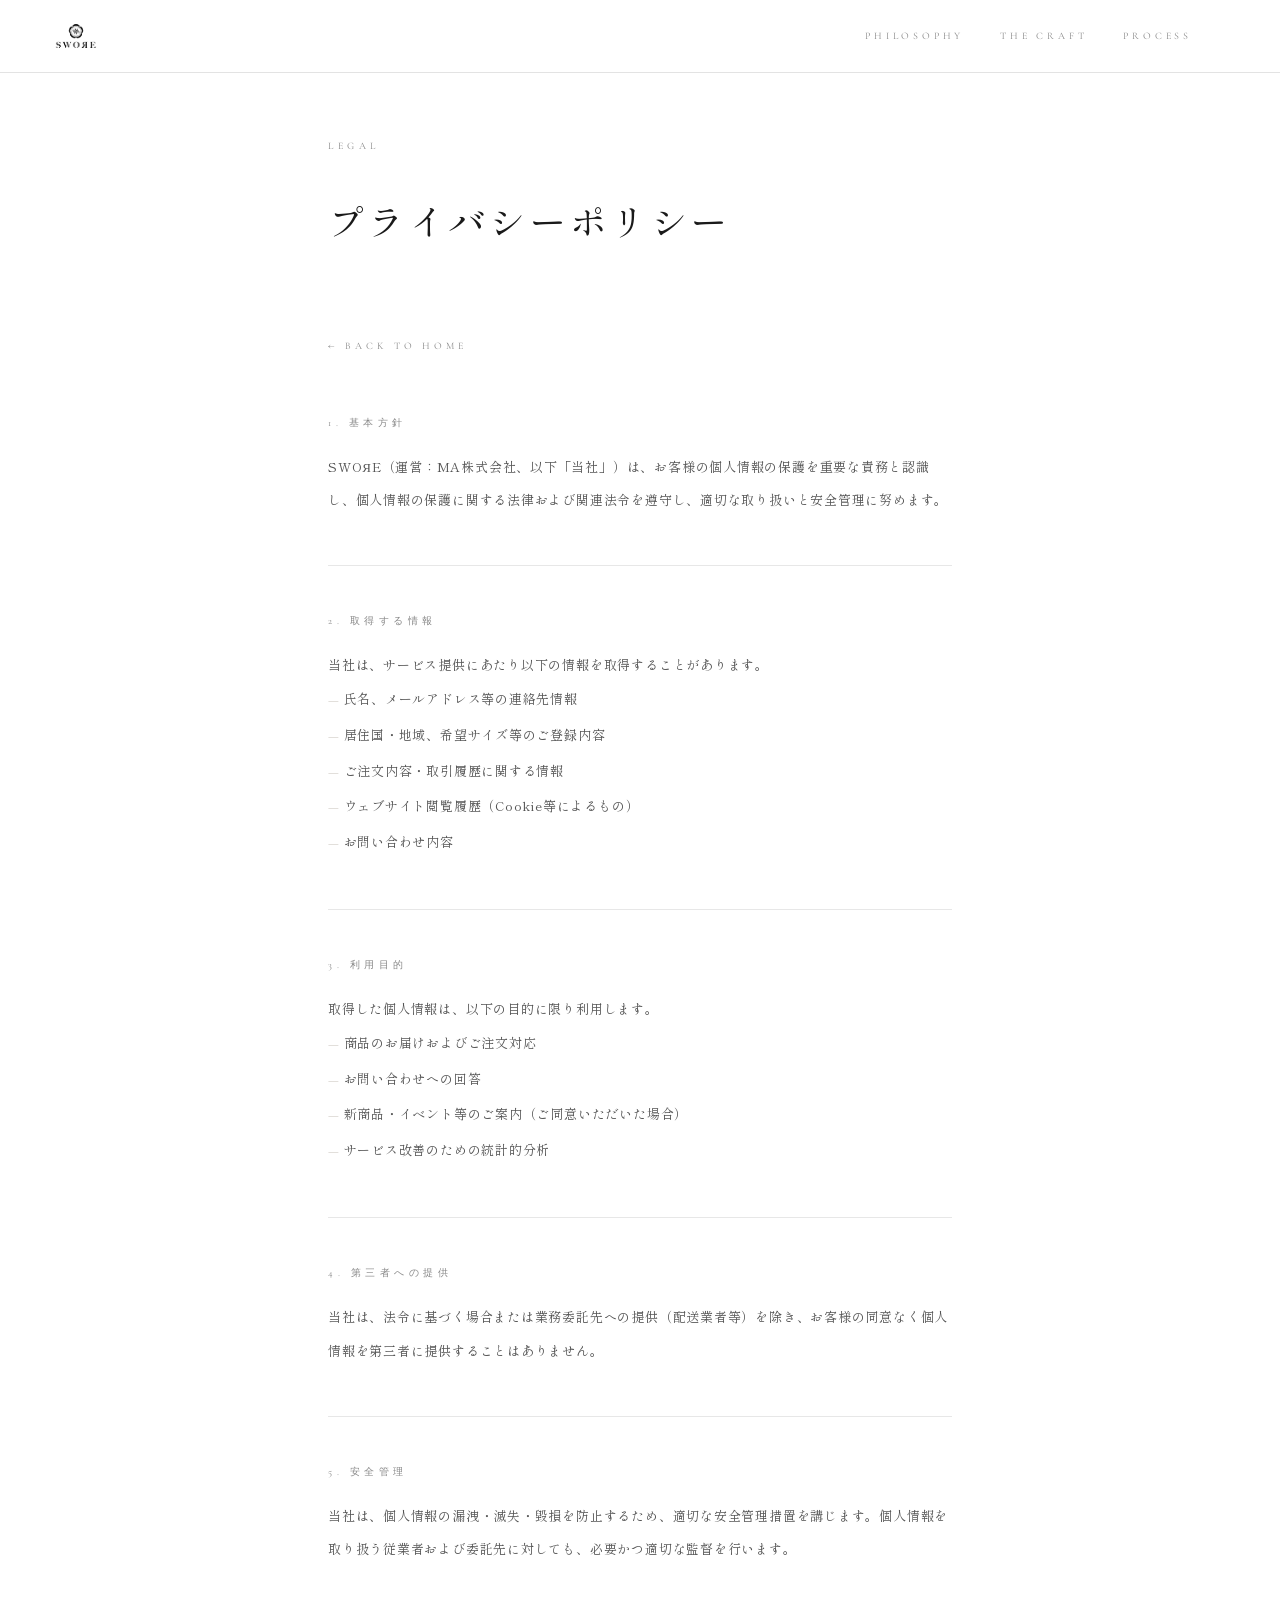
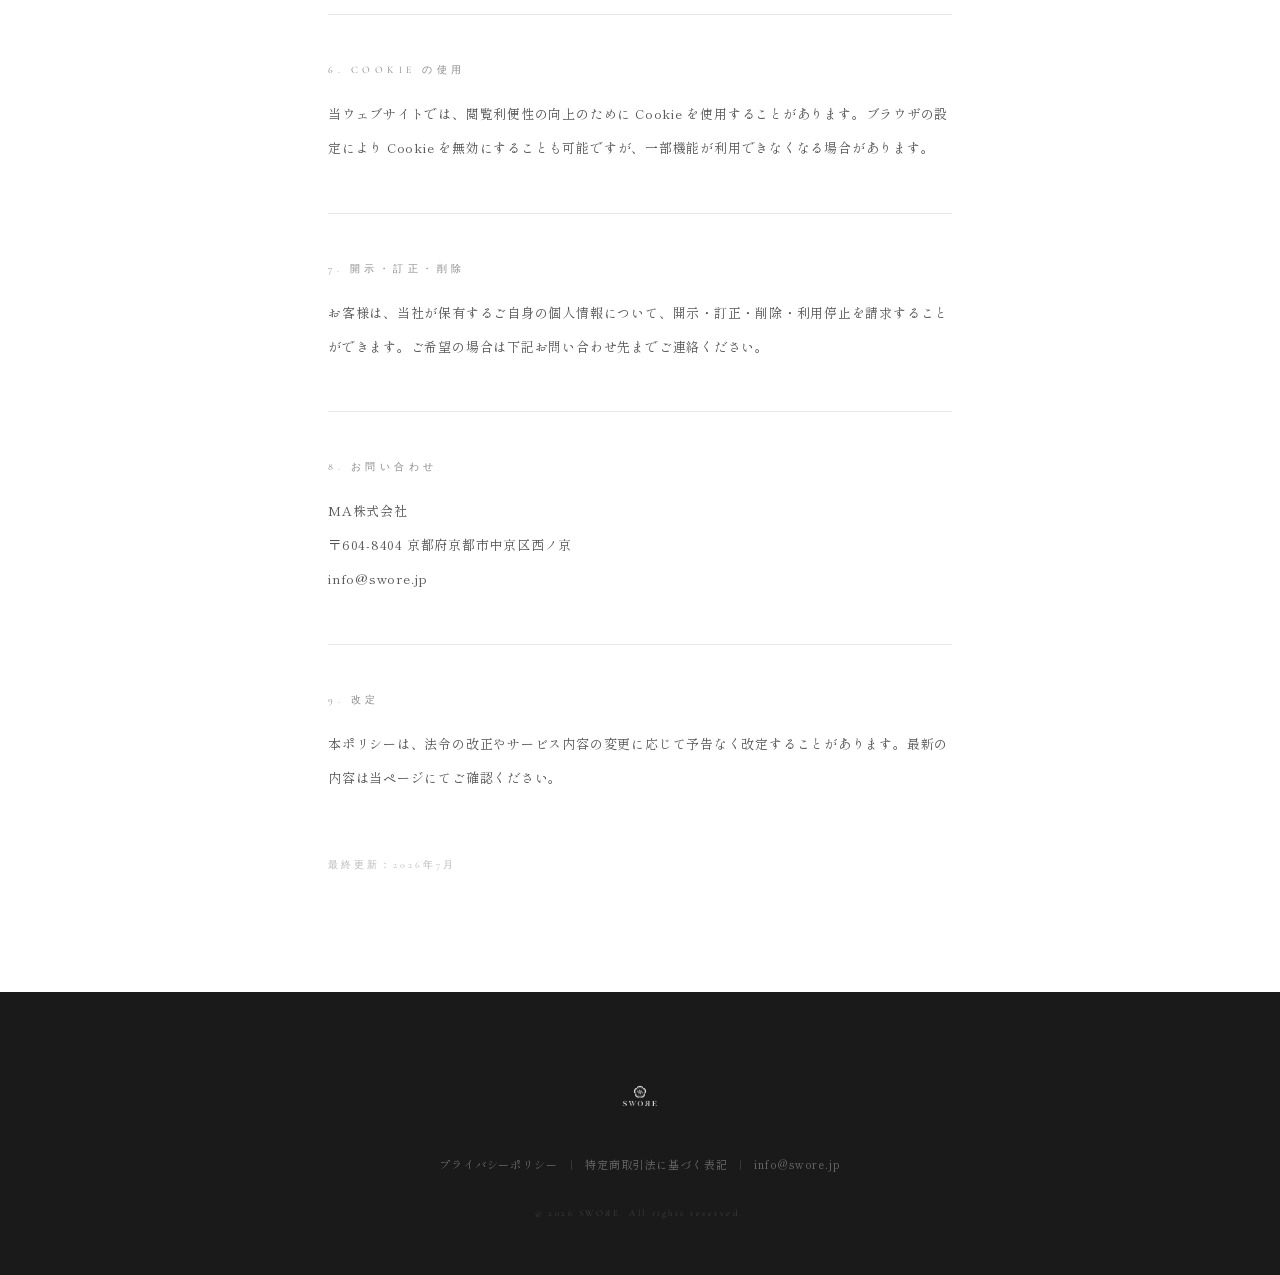
==== commit f54711ca: "Update copy, meta, bar chart, and remove waiting list references - Fix all meta titles/descriptions " ====
--- a/privacy.html
+++ b/privacy.html
@@ -108,7 +108,6 @@
       <a href="index.html#philosophy">PHILOSOPHY</a>
       <a href="index.html#craft">THE CRAFT</a>
       <a href="index.html#process">PROCESS</a>
-      <a href="index.html#waitinglist" class="nav-wl">WAITING LIST</a>
     </nav>
     <div class="header-right">
       <button class="nav-burger" id="nav-burger" type="button" aria-label="メニューを開く" aria-expanded="false">
@@ -149,7 +148,7 @@
     <h2>3. 利用目的</h2>
     <p>取得した個人情報は、以下の目的に限り利用します。</p>
     <ul>
-      <li>ウェイティングリストのご案内および商品のお届け</li>
+      <li>商品のお届けおよびご注文対応</li>
       <li>お問い合わせへの回答</li>
       <li>新商品・イベント等のご案内（ご同意いただいた場合）</li>
       <li>サービス改善のための統計的分析</li>
--- a/assets/css/style.css
+++ b/assets/css/style.css
@@ -80,7 +80,7 @@
 }
 
 .header-logo img {
-  height: 44px;
+  height: 56px;
   width: auto;
   /* ロゴ画像は黒1色なのでフィルター不要 */
 }
@@ -193,9 +193,36 @@
   align-items: center;
   justify-content: center;
   padding: 72px 48px 80px;
+  position: relative;
+  overflow: hidden;
+}
+
+
+/* 動画背景 */
+#hero-video-bg {
+  position: absolute;
+  top: 0; left: 0; right: 0; bottom: 0;
+  z-index: 0;
+  overflow: hidden;
+}
+
+.bg-video {
+  position: absolute;
+  top: 0; left: 0; right: 0; bottom: 0;
+  width: 100%;
+  height: 100%;
+  object-fit: cover;
+  opacity: 0;
+  transition: opacity 1.2s ease;
+}
+
+.bg-video.active {
+  opacity: 0.22;
 }
 
 .hero-inner {
+  position: relative;
+  z-index: 1;
   display: flex;
   flex-direction: column;
   align-items: center;
@@ -203,16 +230,16 @@
 }
 
 .hero-logo {
-  width: min(240px, 52vw);
+  width: min(960px, 90vw);
   height: auto;
   /* 黒ロゴをそのまま使用 */
   opacity: 0;
-  animation: logoFade 1.6s cubic-bezier(0.16, 1, 0.3, 1) 0.3s forwards;
+  animation: logoFade 22.8s cubic-bezier(0.16, 1, 0.3, 1) 0.4s forwards;
 }
 
 @keyframes logoFade {
-  from { opacity: 0; transform: scale(0.97); }
-  to   { opacity: 1; transform: scale(1); }
+  from { opacity: 0; transform: translateY(24px) scale(0.97); }
+  to   { opacity: 1; transform: translateY(0) scale(1); }
 }
 
 .hero-tagline {
@@ -264,11 +291,13 @@
 
 /* フォーム送信ボタン */
 .cta-btn--submit {
-  margin-top: 16px;
+  display: block;
+  margin: 16px auto 0;
   background: var(--ink);
   color: var(--bg);
   border-color: var(--ink);
   min-width: 200px;
+  text-align: center;
 }
 .cta-btn--submit:hover {
   background: transparent;
@@ -280,26 +309,37 @@
 }
 
 /* ===================================================
+   HERO TEXT (scroll-triggered)
+=================================================== */
+.s-hero-text {
+  min-height: 80vh;
+  display: flex;
+  align-items: center;
+  justify-content: center;
+  padding: 100px 48px;
+}
+
+.hero-text-inner {
+  display: flex;
+  flex-direction: column;
+  align-items: center;
+  gap: 48px;
+}
+
+/* ===================================================
    PHILOSOPHY
 =================================================== */
 .s-philosophy {
-  min-height: 60vh;
-  display: flex;
-  flex-direction: column;
-  align-items: center;
-  justify-content: center;
+  min-height: 100vh;
+  display: grid;
+  grid-template-rows: 1fr auto;
+  justify-items: center;
+  align-items: center;
   position: relative;
-}
-
-/* 花紋透かし */
-.s-philosophy::before {
-  content: '';
-  position: absolute;
-  inset: 0;
-  background: url('../images/logo-hero.png') center / 400px auto no-repeat;
-  opacity: 0.03;
-  pointer-events: none;
-}
+  padding-bottom: 80px;
+}
+
+
 
 .philosophy-text {
   font-family: var(--serif-ja);
@@ -308,6 +348,461 @@
   letter-spacing: 0.22em;
   line-height: 2.0;
   color: var(--ink);
+}
+
+/* ===================================================
+   PHILOSOPHY SECTION
+=================================================== */
+#philosophy {
+  scroll-margin-top: 72px;
+}
+
+.phil-block {
+  display: grid;
+  grid-template-columns: 1fr 1fr;
+  gap: 80px;
+  align-items: center;
+  max-width: 1100px;
+  margin: 0 auto;
+  text-align: center;
+}
+
+.phil-block + .phil-block {
+  margin-top: 120px;
+}
+
+.phil-block--rev .phil-img-wrap {
+  order: 2;
+}
+
+.phil-img-wrap {
+  width: 100%;
+  aspect-ratio: 4 / 5;
+  background: #F0EDE8;
+  overflow: hidden;
+  position: relative;
+}
+
+.phil-img-wrap img {
+  position: absolute;
+  top: 0; left: 0;
+  width: 100%;
+  height: 100%;
+  object-fit: cover;
+}
+
+.phil-heading {
+  font-family: var(--serif-ja);
+  font-size: clamp(18px, 2vw, 26px);
+  font-weight: 400;
+  letter-spacing: 0.22em;
+  line-height: 1.7;
+  color: var(--ink);
+  margin-bottom: 36px;
+}
+
+.phil-body p {
+  font-family: var(--serif-ja);
+  font-size: 14px;
+  font-weight: 400;
+  letter-spacing: 0.06em;
+  line-height: 2.0;
+  color: #595959;
+  margin-bottom: 0.8em;
+}
+
+.phil-body p:last-child {
+  margin-bottom: 0;
+}
+
+.phil-text .purchase-btn {
+  margin-top: 52px;
+}
+
+/* Philosophy — final CTA */
+.phil-cta {
+  margin-top: 160px;
+}
+
+/* ===================================================
+   LEFTOVER SECTION
+=================================================== */
+.leftover-block {
+  max-width: 880px;
+  margin: 120px auto 0;
+}
+
+.leftover-visual {
+  width: 100%;
+  position: relative;
+  margin-top: 48px;
+}
+
+.leftover-photo {
+  position: absolute;
+  top: 0; left: 0;
+  width: 100%;
+  height: 100%;
+  object-fit: cover;
+}
+
+.leftover-svg {
+  width: 100%;
+  height: auto;
+  display: block;
+  border-radius: 2px;
+}
+
+.leftover-labels {
+  display: flex;
+  justify-content: space-between;
+  margin-top: 18px;
+}
+
+.leftover-lbl-70,
+.leftover-lbl-30 {
+  display: flex;
+  flex-direction: column;
+  gap: 6px;
+}
+
+.leftover-lbl-30 {
+  align-items: flex-end;
+  opacity: 0;
+  transition: opacity 1.4s ease 0.8s;
+}
+
+.leftover-visual.visible .leftover-lbl-30 {
+  opacity: 1;
+}
+
+.leftover-lbl-text {
+  font-family: var(--serif-ja);
+  font-size: 15px;
+  font-weight: 400;
+  letter-spacing: 0.22em;
+  color: var(--sub);
+}
+
+.leftover-pct {
+  font-family: var(--serif-en);
+  font-size: clamp(24px, 3vw, 40px);
+  font-weight: 300;
+  letter-spacing: 0.04em;
+  color: var(--ink);
+  line-height: 1;
+}
+
+.leftover-pct--faint {
+  color: #888888;
+}
+
+.leftover-block .phil-body {
+  max-width: 600px;
+  margin: 0 auto;
+}
+
+/* ===================================================
+   OVERVIEW / APPAREL / REUSE SECTIONS
+=================================================== */
+
+/* テキストセクション */
+.overview-intro-section {
+  min-height: 100svh;
+  display: flex;
+  align-items: center;
+  justify-content: center;
+  padding: 120px 48px;
+}
+
+.overview-intro {
+  max-width: 680px;
+  text-align: center;
+}
+
+.overview-intro-heading {
+  font-family: var(--serif-ja);
+  font-size: clamp(24px, 3vw, 42px);
+  font-weight: 400;
+  letter-spacing: 0.28em;
+  color: var(--ink);
+  margin-bottom: 56px;
+  line-height: 1.7;
+}
+
+.overview-intro-body {
+  font-family: var(--serif-ja);
+  font-size: 21px;
+  font-weight: 400;
+  letter-spacing: 0.08em;
+  line-height: 2.4;
+  color: #595959;
+}
+
+/* バーセクション */
+.overview-wrap {
+  min-height: 50svh;
+  display: flex;
+  flex-direction: column;
+  justify-content: center;
+  padding: 60px 0;
+}
+
+/* セクション共通 */
+#apparel,
+#reuse {
+  scroll-margin-top: 72px;
+}
+
+/* アパレル事業：overviewの直後なのでtop paddingを短縮 */
+#apparel {
+  padding-top: 80px;
+}
+
+/* 事業区切り線 */
+.biz-section-divider {
+  max-width: 1100px;
+  margin: 0 auto 64px;
+  border-top: 1px solid var(--lite);
+}
+
+/* 事業見出し h2 */
+.biz-section-heading {
+  font-family: var(--serif-ja);
+  font-size: clamp(18px, 2vw, 26px);
+  font-weight: 400;
+  letter-spacing: 0.28em;
+  line-height: 1.7;
+  color: var(--ink);
+  margin-bottom: 16px;
+}
+
+/* 事業副題 */
+.biz-section-subtitle {
+  font-family: var(--serif-ja);
+  font-size: 13px;
+  font-weight: 400;
+  letter-spacing: 0.18em;
+  line-height: 1.9;
+  color: var(--sub);
+  margin-bottom: 48px;
+}
+
+/* 事業リード文 */
+.biz-section-lead {
+  max-width: 600px;
+  margin: 0 auto 100px;
+}
+
+/* ページ下部 CTA（section外） */
+.page-cta {
+  padding: 80px 64px 120px;
+  text-align: center;
+}
+
+.biz-tan-wrap {
+  width: 50%;
+  margin: 0 auto;
+}
+
+.biz-tan-header {
+  font-family: var(--serif-en);
+  font-size: 11px;
+  font-weight: 400;
+  letter-spacing: 0.32em;
+  text-transform: uppercase;
+  color: var(--sub);
+  text-align: center;
+  margin-bottom: 16px;
+}
+
+.biz-tan-svg {
+  width: 100%;
+  height: auto;
+  display: block;
+}
+
+.biz-tan-70 {
+  transform-box: fill-box;
+  transform-origin: left center;
+  transform: scaleX(0);
+  transition: transform 1.8s cubic-bezier(0.16, 1, 0.3, 1) 0.6s;
+}
+
+.biz-tan-wrap.visible .biz-tan-70 {
+  transform: scaleX(1);
+}
+
+.biz-tan-divider {
+  opacity: 0;
+  transition: opacity 0.8s ease 2.0s;
+}
+
+.biz-tan-wrap.visible .biz-tan-divider {
+  opacity: 1;
+}
+
+@media (prefers-reduced-motion: reduce) {
+  .biz-tan-70 { transform: scaleX(1); transition: none; }
+  .biz-tan-divider { opacity: 1; transition: none; }
+}
+
+.biz-tan-labels {
+  display: flex;
+  justify-content: space-between;
+  margin-top: 40px;
+  padding: 0 64px;
+}
+
+.biz-tan-lbl-70,
+.biz-tan-lbl-30 {
+  display: flex;
+  flex-direction: column;
+  gap: 10px;
+}
+
+.biz-tan-lbl-30 {
+  align-items: flex-end;
+}
+
+.biz-tan-pct {
+  font-family: var(--serif-en);
+  font-size: clamp(36px, 4vw, 56px);
+  font-weight: 300;
+  letter-spacing: 0.04em;
+  color: var(--ink);
+  line-height: 1;
+}
+
+.biz-tan-pct--faint {
+  color: var(--sub);
+}
+
+.biz-tan-name {
+  font-family: var(--serif-ja);
+  font-size: 15px;
+  letter-spacing: 0.22em;
+  color: var(--ink);
+}
+
+.biz-tan-name--faint {
+  color: var(--sub);
+}
+
+.biz-grid {
+  display: grid;
+  grid-template-columns: 1fr 1fr;
+  gap: 80px;
+  max-width: 1100px;
+  margin: 100px auto 0;
+  text-align: left;
+}
+
+.biz-block {
+  display: flex;
+  flex-direction: column;
+}
+
+.biz-heading {
+  font-family: var(--serif-ja);
+  font-size: clamp(16px, 1.8vw, 22px);
+  font-weight: 400;
+  letter-spacing: 0.2em;
+  line-height: 1.7;
+  color: var(--ink);
+  margin-bottom: 12px;
+}
+
+.biz-subtitle {
+  font-family: var(--serif-ja);
+  font-size: 13px;
+  font-weight: 400;
+  letter-spacing: 0.18em;
+  line-height: 1.9;
+  color: var(--sub);
+  margin-bottom: 32px;
+}
+
+.biz-steps {
+  display: flex;
+  align-items: flex-start;
+  gap: 4px;
+  margin-top: 40px;
+  padding-top: 32px;
+  border-top: 1px solid var(--lite);
+}
+
+.biz-step {
+  flex: 1;
+  display: flex;
+  flex-direction: column;
+  align-items: center;
+  gap: 10px;
+  text-align: center;
+}
+
+.biz-step-num {
+  font-family: var(--serif-en);
+  font-size: 9px;
+  font-weight: 300;
+  letter-spacing: 0.3em;
+  color: var(--sub);
+}
+
+.biz-step-label {
+  font-family: var(--serif-ja);
+  font-size: 12px;
+  letter-spacing: 0.1em;
+  line-height: 1.9;
+  color: var(--ink);
+}
+
+.biz-step-sep {
+  flex: 0 0 20px;
+  font-family: var(--serif-en);
+  font-size: 10px;
+  color: #C8C2BA;
+  align-self: flex-start;
+  padding-top: 2px;
+}
+
+.biz-story-link {
+  display: inline-block;
+  font-family: var(--serif-en);
+  font-size: 9px;
+  font-weight: 400;
+  letter-spacing: 0.3em;
+  text-transform: uppercase;
+  color: var(--sub);
+  margin-top: 28px;
+  border-bottom: 1px solid var(--lite);
+  padding-bottom: 2px;
+  transition: color var(--transition), border-color var(--transition);
+}
+
+.biz-story-link:hover {
+  color: var(--ink);
+  border-color: var(--ink);
+  opacity: 1;
+}
+
+/* 流れ図：#reuseセクション内で中央配置 */
+.biz-steps--centered {
+  max-width: 640px;
+  margin: 0 auto 100px;
+  border-top: 1px solid var(--lite);
+  border-bottom: 1px solid var(--lite);
+  padding: 36px 0;
+  margin-top: 0;
+}
+
+/* leftoverブロックの本文：中央寄せ＋折り返し保証 */
+.leftover-block .phil-body {
+  max-width: 600px;
+  margin: 0 auto;
+  overflow-wrap: break-word;
+  word-break: keep-all;
+  text-align: center;
 }
 
 /* ===================================================
@@ -374,7 +869,7 @@
   letter-spacing: 0.16em;
   line-height: 2.2;
   color: rgba(255,255,255,0.82);
-  max-width: 660px;
+  max-width: 880px;
 }
 
 /* ===================================================
@@ -433,11 +928,81 @@
 =================================================== */
 .s-form {
   background: #F9F7F4;
+  padding: 160px 48px 200px;
+  position: relative;
+  overflow: hidden;
+}
+
+.craft-bg {
+  position: absolute;
+  top: 0; left: 0; right: 0; bottom: 0;
+  z-index: 0;
+}
+
+.craft-slide {
+  position: absolute;
+  top: 0; left: 0; right: 0; bottom: 0;
+  width: 100%;
+  height: 100%;
+  object-fit: cover;
+  opacity: 0;
+  transition: opacity 2.4s ease;
+}
+
+.craft-slide.active {
+  opacity: 0.18;
+}
+
+.s-form > *:not(.craft-bg) {
+  position: relative;
+  z-index: 1;
+}
+
+/* 購入ボタン */
+.purchase-wrap {
+  display: flex;
+  flex-direction: column;
+  align-items: center;
+}
+
+.s-philosophy .purchase-wrap {
+  align-self: end;
+}
+
+.wl-cta {
+  margin-top: 280px;
+  display: flex;
+  flex-direction: column;
+  align-items: center;
+  gap: 56px;
+}
+
+.purchase-divider {
+  display: none;
+}
+
+.purchase-btn {
+  display: inline-block;
+  font-family: var(--serif-ja);
+  font-size: 13px;
+  font-weight: 400;
+  letter-spacing: 0.22em;
+  color: var(--sub);
+  border: 1px solid rgba(26,26,26,0.25);
+  padding: 18px 52px;
+  transition: color var(--transition), border-color var(--transition);
+}
+
+.purchase-btn:hover {
+  color: var(--ink);
+  border-color: var(--ink);
+  opacity: 1;
 }
 
 .form-heading {
   font-family: var(--serif-ja);
-  font-size: clamp(20px, 2.4vw, 32px);
+  font-size: clamp(14px, 1.6vw, 22px);
+  white-space: nowrap;
   font-weight: 400;
   letter-spacing: 0.2em;
   line-height: 1.8;
@@ -449,6 +1014,21 @@
   max-width: 520px;
   margin: 0 auto;
   text-align: left;
+}
+
+.wl-cta {
+  text-align: center;
+  max-width: 520px;
+  margin: 0 auto;
+}
+
+.wl-cta-text {
+  font-family: var(--serif-ja);
+  font-size: 14px;
+  letter-spacing: 0.15em;
+  color: var(--ink);
+  margin-bottom: 40px;
+  opacity: 0.7;
 }
 
 .form-field {
@@ -668,6 +1248,14 @@
   color: rgba(255,255,255,0.15);
 }
 
+.footer-social a {
+  display: flex;
+  align-items: center;
+  color: rgba(255,255,255,0.4);
+  transition: color var(--transition);
+}
+.footer-social a:hover { color: rgba(255,255,255,0.85); opacity: 1; }
+
 .footer-copy {
   font-family: var(--serif-en);
   font-size: 9px;
@@ -676,13 +1264,22 @@
   color: rgba(255,255,255,0.2);
 }
 
+.footer-reading {
+  display: block;
+  font-family: var(--serif-ja);
+  font-size: 9px;
+  letter-spacing: 0.2em;
+  color: rgba(255,255,255,0.2);
+  margin-bottom: 4px;
+}
+
 /* ===================================================
    HERO — reveal animations (CSS, not observer)
 =================================================== */
 .hero-reveal {
   opacity: 0;
-  animation: heroReveal 0.9s ease forwards;
-  animation-delay: 0.7s; /* default; overridden per-element inline */
+  animation: heroReveal 1.0s ease forwards;
+  animation-delay: 2.8s; /* default; overridden per-element inline */
 }
 
 @keyframes heroReveal {
@@ -695,8 +1292,8 @@
 =================================================== */
 .fade-in {
   opacity: 0;
-  transform: translateY(16px);
-  transition: opacity 0.7s ease, transform 0.7s ease;
+  transform: translateY(20px);
+  transition: opacity 1.6s ease, transform 1.6s ease;
 }
 .fade-in.visible {
   opacity: 1;
@@ -759,13 +1356,47 @@
 
   /* Hero */
   .s-hero { padding: 80px 28px 72px; }
-  .hero-logo { width: min(200px, 60vw); }
+  .hero-logo { width: min(340px, 80vw); }
   .hero-tagline { font-size: clamp(32px, 9vw, 52px); letter-spacing: 0.14em; }
   .hero-inner { gap: 36px; }
+
+  /* Hero text */
+  .s-hero-text { padding: 80px 28px; min-height: 70vh; }
+  .hero-text-inner { gap: 36px; }
 
   /* Philosophy */
   .s-philosophy { min-height: auto; padding: 100px 28px; }
   .philosophy-text { font-size: clamp(20px, 5.5vw, 32px); letter-spacing: 0.14em; }
+
+  /* Philosophy section (new) */
+  .phil-block {
+    grid-template-columns: 1fr;
+    gap: 40px;
+  }
+  .phil-block + .phil-block { margin-top: 80px; }
+  .phil-block--rev .phil-img-wrap { order: 0; }
+  .phil-block--rev .leftover-visual { order: 0; }
+  .phil-img-wrap { height: 420px; }
+  .leftover-block { margin-top: 80px; }
+  .phil-cta { margin-top: 100px; }
+
+  /* Overview / Apparel / Reuse */
+  .overview-intro-section { padding: 80px 28px; }
+  .overview-intro-body { font-size: 15px; }
+  .overview-wrap { min-height: 50svh; padding: 40px 0; }
+  .biz-tan-wrap { width: 80%; }
+  #apparel { padding-top: 60px; }
+  .biz-section-divider { margin-bottom: 48px; }
+  .biz-section-lead { margin-bottom: 72px; }
+  .biz-steps--centered { margin-bottom: 72px; }
+  .page-cta { padding: 40px 28px 80px; }
+
+  /* (旧) Business grid — 残存要素のフォールバック */
+  .biz-grid {
+    grid-template-columns: 1fr;
+    gap: 72px;
+    margin-top: 72px;
+  }
 
   /* Craft */
   .s-craft { padding: 100px 28px; }
@@ -785,7 +1416,7 @@
   .process-step { padding: 36px 0; }
 
   /* Form */
-  .s-form { padding: 100px 28px; }
+  .s-form { padding: 120px 28px 160px; }
   .form-heading { margin-bottom: 56px; }
 
   /* Final CTA */
@@ -801,3 +1432,37 @@
   .footer-legal { flex-direction: column; gap: 10px; }
   .footer-sep { display: none; }
 }
+
+@media (max-width: 480px) {
+  .biz-steps {
+    flex-direction: column;
+    align-items: stretch;
+    gap: 16px;
+  }
+  .biz-step {
+    flex-direction: row;
+    text-align: left;
+    align-items: center;
+    gap: 16px;
+  }
+  .biz-step-num { min-width: 24px; }
+  .biz-step-sep { display: none; }
+}
+
+/* ── Leftover SVG piece animations ── */
+.lo-garment,
+.lo-waste {
+  opacity: 0;
+}
+.leftover-visual.visible .lo-garment {
+  opacity: 1;
+  transition: opacity 0.8s ease var(--lo-delay, 0s);
+}
+.leftover-visual.visible .lo-waste {
+  opacity: 0.28;
+  transition: opacity 1.0s ease 1.3s;
+}
+@media (prefers-reduced-motion: reduce) {
+  .lo-garment { opacity: 1; transition: none; }
+  .lo-waste   { opacity: 0.28; transition: none; }
+}
